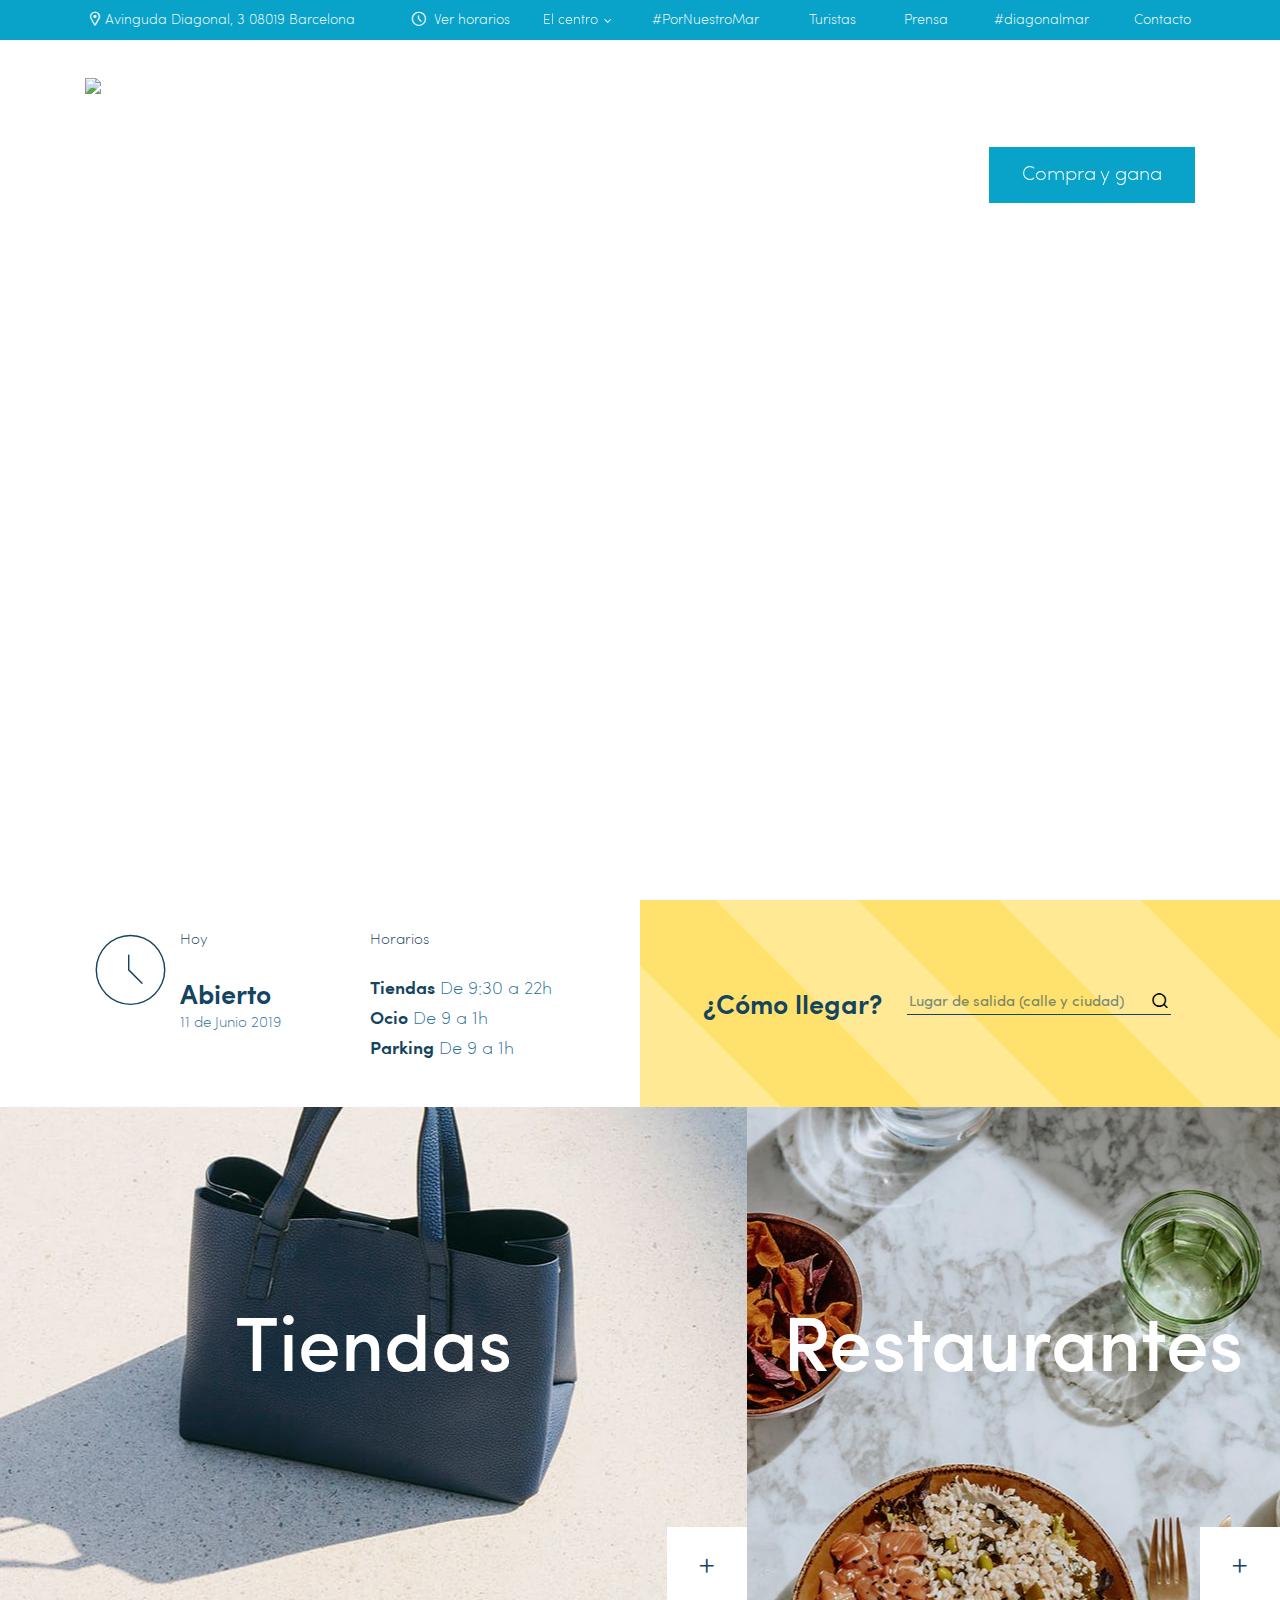
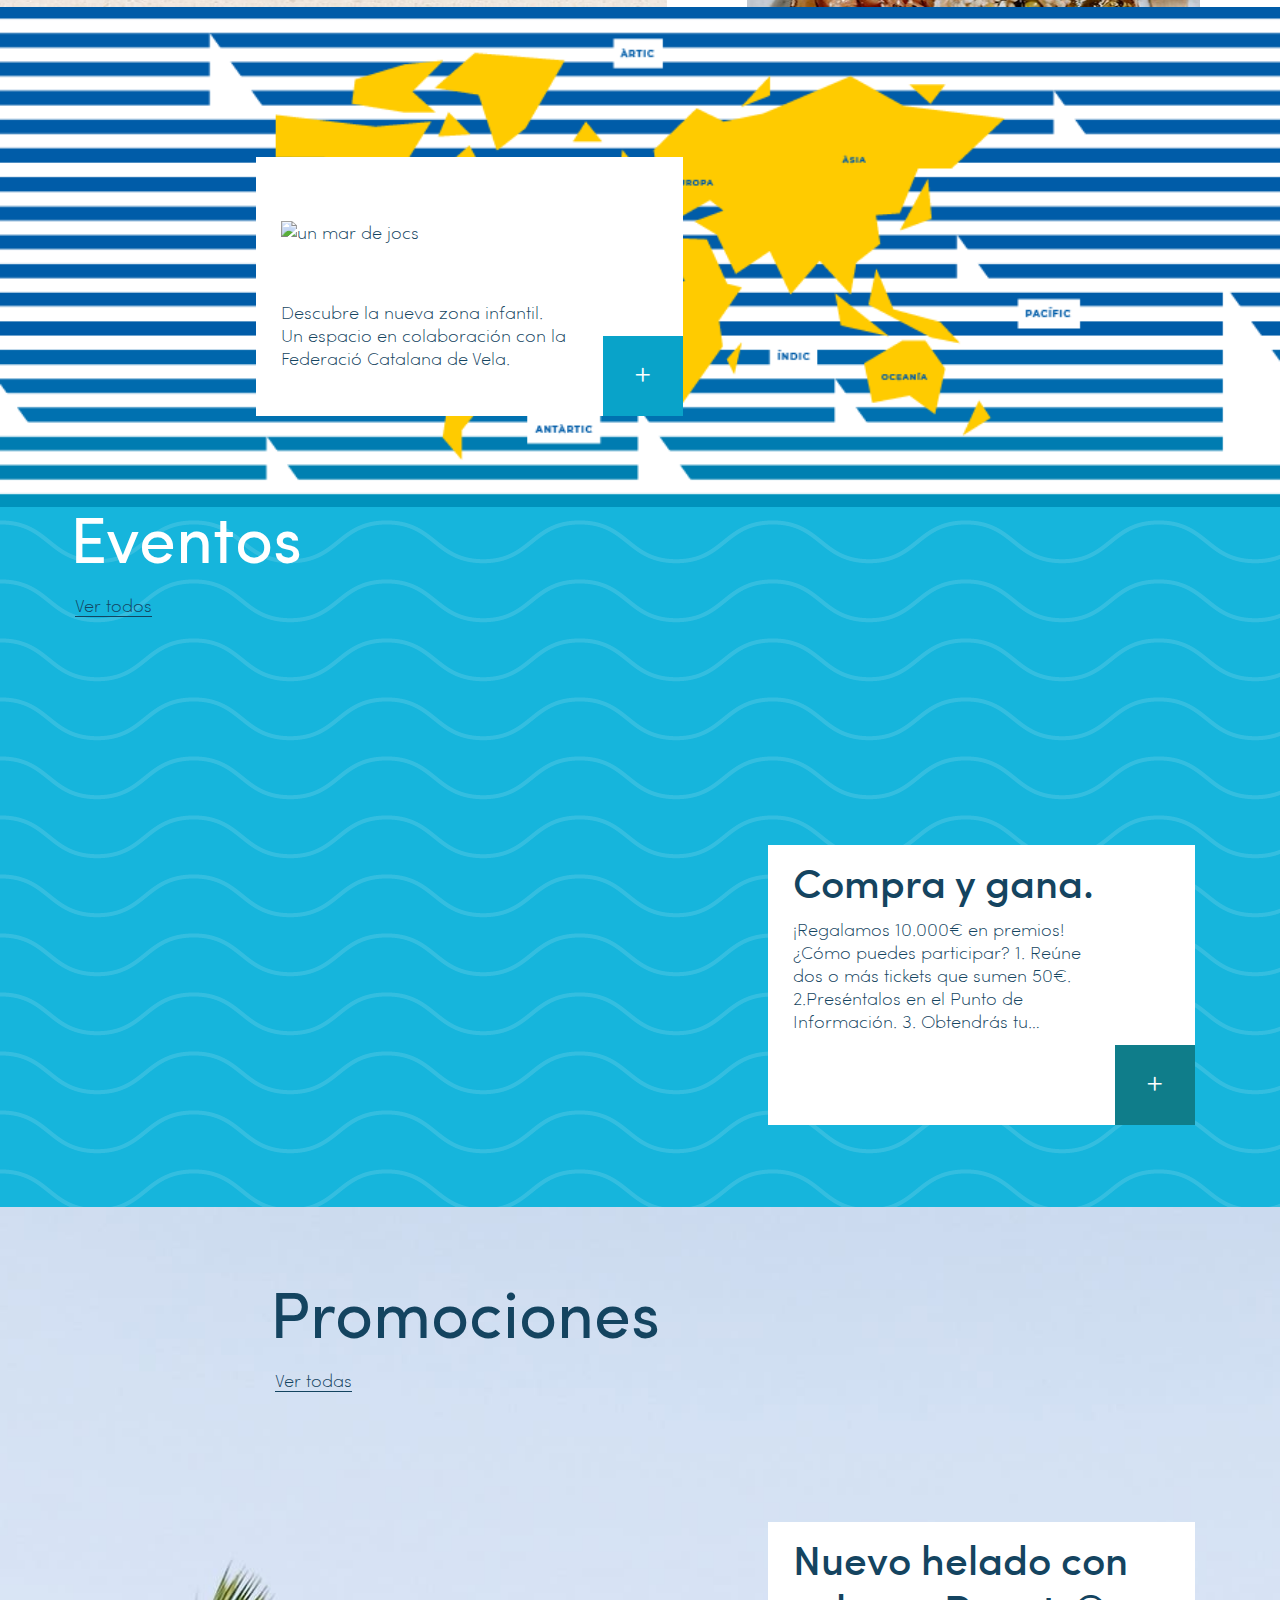
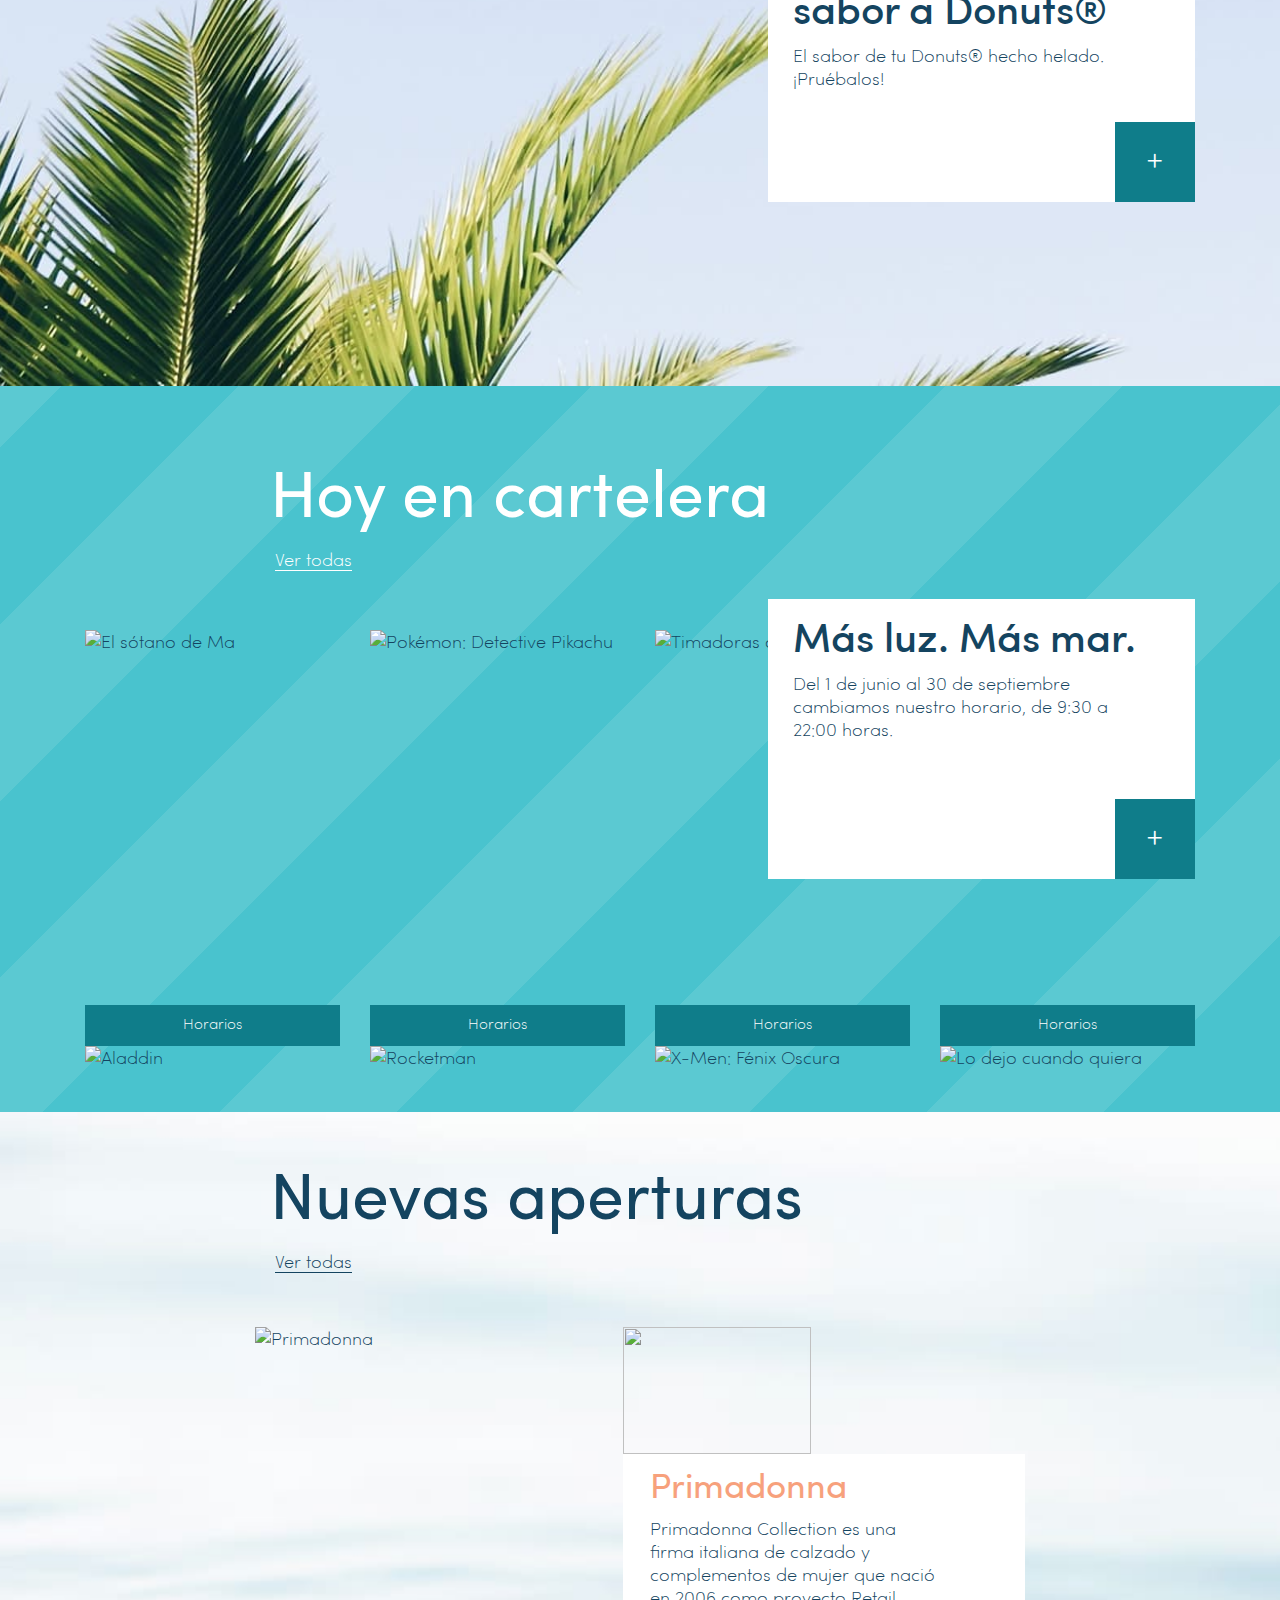
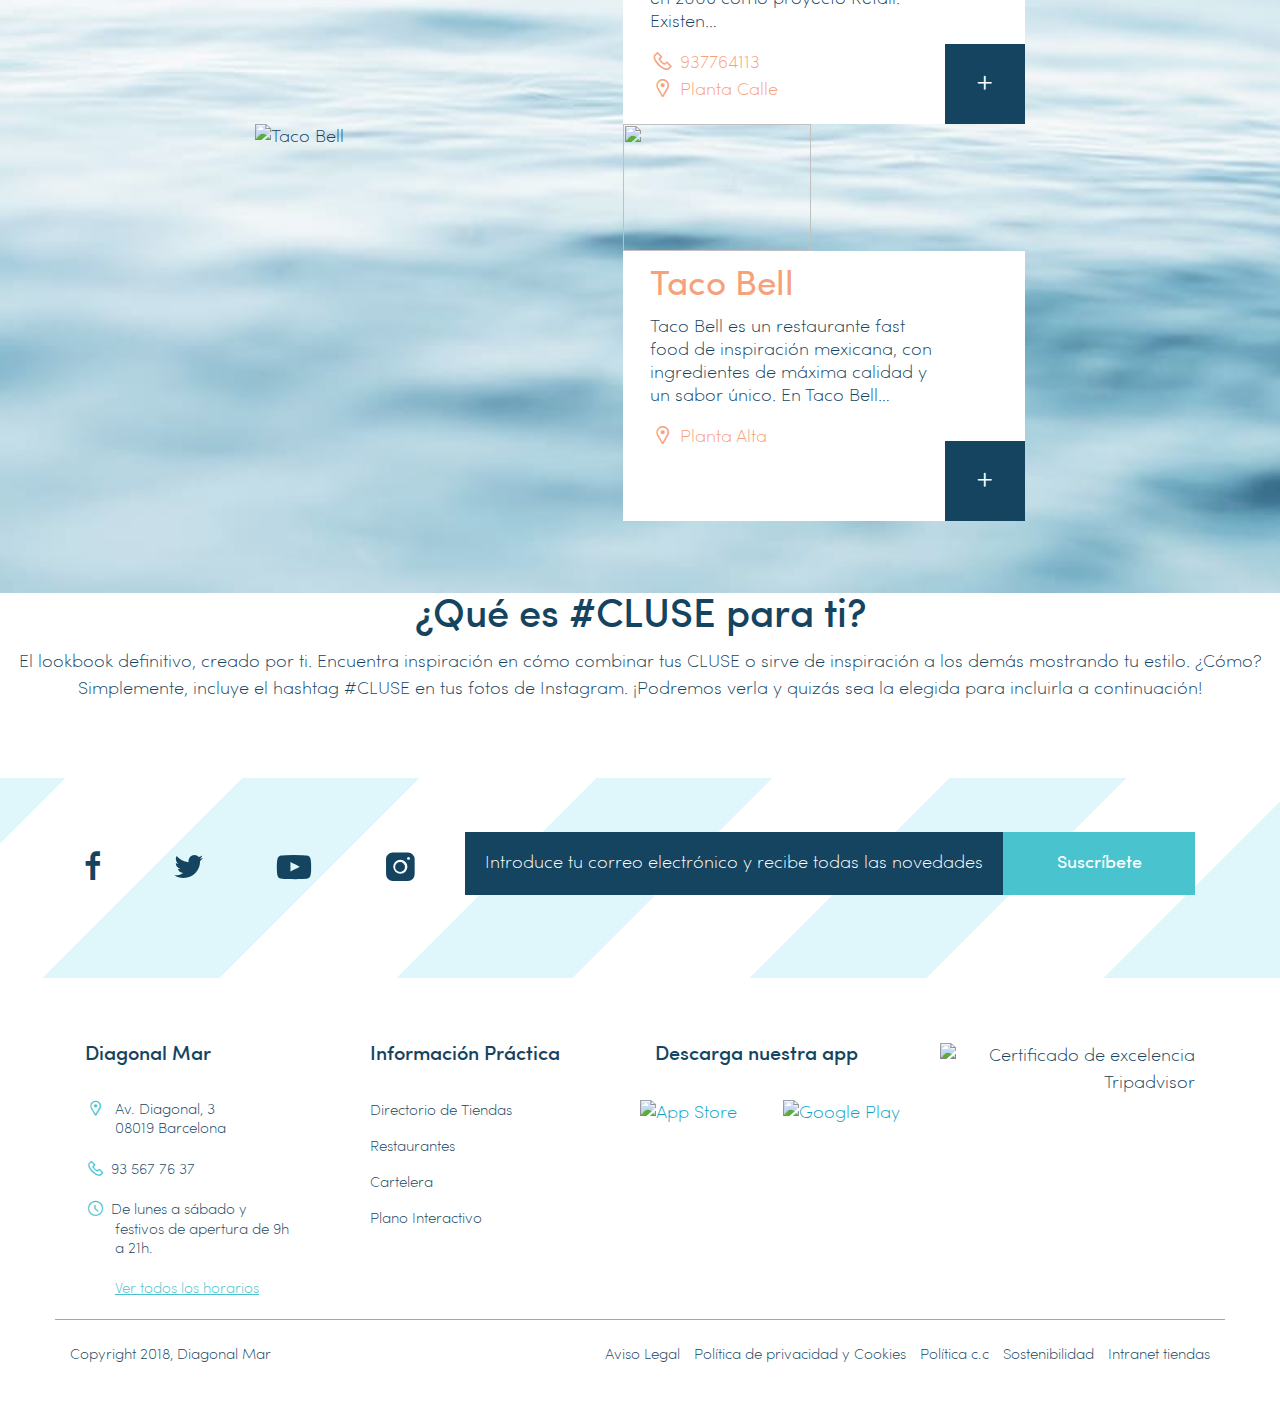
==== index.html @ 4e95ef3e "first upload" ====
<!DOCTYPE html>
<html lang="es-ES">

<head>
    <meta charset="UTF-8">
    <meta name="viewport" content="width=device-width, initial-scale=1">
    <meta http-equiv="X-UA-Compatible" content="IE=edge">
    <link rel="profile" href="http://gmpg.org/xfn/11">
    <link rel="pingback" href="https://www.diagonalmarcentre.es/xmlrpc.php">
    <link rel="apple-touch-icon" sizes="57x57" href="https://www.diagonalmarcentre.es/wp-content/themes/DM2018/images/apple-icon-57x57.png">
    <link rel="apple-touch-icon" sizes="60x60" href="https://www.diagonalmarcentre.es/wp-content/themes/DM2018/images/apple-icon-60x60.png">
    <link rel="apple-touch-icon" sizes="72x72" href="https://www.diagonalmarcentre.es/wp-content/themes/DM2018/images/apple-icon-72x72.png">
    <link rel="apple-touch-icon" sizes="76x76" href="https://www.diagonalmarcentre.es/wp-content/themes/DM2018/images/apple-icon-76x76.png">
    <link rel="apple-touch-icon" sizes="114x114" href="https://www.diagonalmarcentre.es/wp-content/themes/DM2018/images/apple-icon-114x114.png">
    <link rel="apple-touch-icon" sizes="120x120" href="https://www.diagonalmarcentre.es/wp-content/themes/DM2018/images/apple-icon-120x120.png">
    <link rel="apple-touch-icon" sizes="144x144" href="https://www.diagonalmarcentre.es/wp-content/themes/DM2018/images/apple-icon-144x144.png">
    <link rel="apple-touch-icon" sizes="152x152" href="https://www.diagonalmarcentre.es/wp-content/themes/DM2018/images/apple-icon-152x152.png">
    <link rel="apple-touch-icon" sizes="180x180" href="https://www.diagonalmarcentre.es/wp-content/themes/DM2018/images/apple-icon-180x180.png">
    <link rel="icon" type="image/png" sizes="192x192" href="https://www.diagonalmarcentre.es/wp-content/themes/DM2018/images/android-icon-192x192.png">
    <link rel="icon" type="image/png" sizes="32x32" href="https://www.diagonalmarcentre.es/wp-content/themes/DM2018/images/favicon-32x32.png">
    <link rel="icon" type="image/png" sizes="96x96" href="https://www.diagonalmarcentre.es/wp-content/themes/DM2018/images/favicon-96x96.png">
    <link rel="icon" type="image/png" sizes="16x16" href="https://www.diagonalmarcentre.es/wp-content/themes/DM2018/images/favicon-16x16.png">
    <link rel="manifest" href="/manifest.json">
    <meta name="msapplication-TileColor" content="#ffffff">
    <meta name="msapplication-TileImage" content="/ms-icon-144x144.png">
    <meta name="theme-color" content="#ffffff"> <noscript><style>[data-aos^=fade][data-aos^=fade]{opacity:1!important}</style></noscript>
    <title>Centro comercial en Barcelona | Diagonal Mar Centre</title>
    <link rel="stylesheet" href="css/1101604483ed284179caf4a075d5e2a9.css" data-minify="1" />
    <meta name="description" content="En el centro comercial Diagonal Mar Centre de Barcelona encontrarás las mejores tiendas, cines, restaurantes y actividades de ocio para toda la familia." />
    <link rel="canonical" href="https://www.diagonalmarcentre.es/" />
    <meta property="og:locale" content="es_ES" />
    <meta property="og:type" content="website" />
    <meta property="og:title" content="Centro comercial en Barcelona | Diagonal Mar Centre" />
    <meta property="og:description" content="En el centro comercial Diagonal Mar Centre de Barcelona encontrarás las mejores tiendas, cines, restaurantes y actividades de ocio para toda la familia." />
    <meta property="og:url" content="https://www.diagonalmarcentre.es/" />
    <meta property="og:site_name" content="Diagonal Mar Shopping" />
    <meta property="og:image" content="https://www.diagonalmarcentre.es/wp-content/uploads/2016/10/diagonal-mar-shopping.png" />
    <meta property="og:image:secure_url" content="https://www.diagonalmarcentre.es/wp-content/uploads/2016/10/diagonal-mar-shopping.png" />
    <meta property="og:image:width" content="1200" />
    <meta property="og:image:height" content="630" />
    <meta name="twitter:card" content="summary" />
    <meta name="twitter:description" content="En el centro comercial Diagonal Mar Centre de Barcelona encontrarás las mejores tiendas, cines, restaurantes y actividades de ocio para toda la familia." />
    <meta name="twitter:title" content="Centro comercial en Barcelona | Diagonal Mar Centre" />
    <meta name="twitter:site" content="@DiagonalMar" />
    <meta name="twitter:image" content="http://www.diagonalmarcentre.es/wp-content/uploads/2016/10/diagonal-mar-shopping.png" />
    <meta name="twitter:creator" content="@DiagonalMar" />
    <meta name="google-site-verification" content="c7BkKQAyuq50AEiUKH_pvFDeYyWoXOgHA5GqjmajvBw" />
    <meta name="p:domain_verify" content="d34fd4d961bebae99dfc75d6f6d5037a" />
    <script type='application/ld+json' class='yoast-schema-graph yoast-schema-graph--main'>
        {
            "@context": "https://schema.org",
            "@graph": [{
                "@type": "Organization",
                "@id": "https://www.diagonalmarcentre.es/#organization",
                "name": "",
                "url": "https://www.diagonalmarcentre.es/",
                "sameAs": ["https://www.facebook.com/DiagonalMar", "https://www.instagram.com/diagonalmar/", "https://www.youtube.com/user/DiagonalMarCC", "https://www.pinterest.com/diagonalmar/", "https://twitter.com/DiagonalMar"]
            }, {
                "@type": "WebSite",
                "@id": "https://www.diagonalmarcentre.es/#website",
                "url": "https://www.diagonalmarcentre.es/",
                "name": "Diagonal Mar Shopping",
                "publisher": {
                    "@id": "https://www.diagonalmarcentre.es/#organization"
                },
                "potentialAction": {
                    "@type": "SearchAction",
                    "target": "https://www.diagonalmarcentre.es/?s={search_term_string}",
                    "query-input": "required name=search_term_string"
                }
            }, {
                "@type": "WebPage",
                "@id": "https://www.diagonalmarcentre.es/#webpage",
                "url": "https://www.diagonalmarcentre.es/",
                "inLanguage": "es-ES",
                "name": "Centro comercial en Barcelona | Diagonal Mar Centre",
                "isPartOf": {
                    "@id": "https://www.diagonalmarcentre.es/#website"
                },
                "about": {
                    "@id": "https://www.diagonalmarcentre.es/#organization"
                },
                "datePublished": "2013-01-31T09:38:52+00:00",
                "dateModified": "2018-07-17T09:18:09+00:00",
                "description": "En el centro comercial Diagonal Mar Centre de Barcelona encontrar\u00e1s las mejores tiendas, cines, restaurantes y actividades de ocio para toda la familia."
            }]
        }
    </script>
    <link rel="alternate" type="application/rss+xml" title="Diagonal Mar Shopping &raquo; Feed" href="https://www.diagonalmarcentre.es/feed/" />
    <link rel="alternate" type="application/rss+xml" title="Diagonal Mar Shopping &raquo; RSS de los comentarios" href="https://www.diagonalmarcentre.es/comments/feed/" />
    <style id='rs-plugin-settings-inline-css' type='text/css'>
        .tp-caption a {
            color: #ff7302;
            text-shadow: none;
            -webkit-transition: all 0.2s ease-out;
            -moz-transition: all 0.2s ease-out;
            -o-transition: all 0.2s ease-out;
            -ms-transition: all 0.2s ease-out
        }
        
        .tp-caption a:hover {
            color: #ffa902
        }
    </style>
    <script type='text/javascript' src='https://www.diagonalmarcentre.es/wp-includes/js/jquery/jquery.js'></script>
    <script type='text/javascript' src='https://www.diagonalmarcentre.es/wp-includes/js/jquery/jquery-migrate.min.js'></script>
    <script type='text/javascript' src='https://www.diagonalmarcentre.es/wp-content/plugins/sitepress-multilingual-cms/res/js/jquery.cookie.js'></script>
    <script type='text/javascript'>
        /* <![CDATA[ */
        var wpml_cookies = {
            "_icl_current_language": {
                "value": "es",
                "expires": 1,
                "path": "\/"
            }
        };
        var wpml_cookies = {
            "_icl_current_language": {
                "value": "es",
                "expires": 1,
                "path": "\/"
            }
        }; /* ]]> */
    </script>
    <script type='text/javascript' src='https://www.diagonalmarcentre.es/wp-content/plugins/sitepress-multilingual-cms/res/js/cookies/language-cookie.js'></script>
    <script type='text/javascript' src='https://www.diagonalmarcentre.es/wp-content/plugins/social-pug/assets/js/front-end.js'></script>
    <script type='text/javascript' src='//www.diagonalmarcentre.es/wp-content/plugins/sitepress-multilingual-cms/templates/language-switchers/legacy-dropdown/script.js'></script>
    <script type='text/javascript'>
        /* <![CDATA[ */
        var bttn_ajax = {
            "url": "https:\/\/www.diagonalmarcentre.es\/wp-admin\/admin-ajax.php"
        }; /* ]]> */
    </script>
    <script type='text/javascript' src='https://www.diagonalmarcentre.es/wp-content/themes/DM2018/js/global.js'></script>
    <script type='text/javascript' src='https://www.diagonalmarcentre.es/wp-content/themes/DM2018/js/lib/popper.min.js'></script>
    <script type='text/javascript' src='https://www.diagonalmarcentre.es/wp-content/themes/DM2018/js/lib/bootstrap.min.js'></script>
    <script type='text/javascript' src='https://www.diagonalmarcentre.es/wp-content/themes/DM2018/js/slick.min.js'></script>
    <!--[if lt IE 9]> <script type='text/javascript' src='https://www.diagonalmarcentre.es/wp-content/themes/DM2018/js/lib/html5.js'></script> <![endif]-->
    <link rel='https://api.w.org/' href='https://www.diagonalmarcentre.es/wp-json/' />
    <link rel='shortlink' href='https://www.diagonalmarcentre.es/' />
    <link rel="alternate" hreflang="es" href="https://www.diagonalmarcentre.es" />
    <link rel="alternate" hreflang="ca" href="https://www.diagonalmarcentre.es/ca/" />
    <link rel="alternate" hreflang="en" href="https://www.diagonalmarcentre.es/en/" />
    <style type="text/css" data-source="Social Pug"></style>
    <meta name="generator" content="Powered by Slider Revolution 5.4.8.3 - responsive, Mobile-Friendly Slider Plugin for WordPress with comfortable drag and drop interface." />
    <script type="text/javascript">
        function setREVStartSize(e) {
            try {
                e.c = jQuery(e.c);
                var i = jQuery(window).width(),
                    t = 9999,
                    r = 0,
                    n = 0,
                    l = 0,
                    f = 0,
                    s = 0,
                    h = 0;
                if (e.responsiveLevels && (jQuery.each(e.responsiveLevels, function(e, f) {
                        f > i && (t = r = f, l = e), i > f && f > r && (r = f, n = e)
                    }), t > r && (l = n)), f = e.gridheight[l] || e.gridheight[0] || e.gridheight, s = e.gridwidth[l] || e.gridwidth[0] || e.gridwidth, h = i / s, h = h > 1 ? 1 : h, f = Math.round(h * f), "fullscreen" == e.sliderLayout) {
                    var u = (e.c.width(), jQuery(window).height());
                    if (void 0 != e.fullScreenOffsetContainer) {
                        var c = e.fullScreenOffsetContainer.split(",");
                        if (c) jQuery.each(c, function(e, i) {
                            u = jQuery(i).length > 0 ? u - jQuery(i).outerHeight(!0) : u
                        }), e.fullScreenOffset.split("%").length > 1 && void 0 != e.fullScreenOffset && e.fullScreenOffset.length > 0 ? u -= jQuery(window).height() * parseInt(e.fullScreenOffset, 0) / 100 : void 0 != e.fullScreenOffset && e.fullScreenOffset.length > 0 && (u -= parseInt(e.fullScreenOffset, 0))
                    }
                    f = u
                } else void 0 != e.minHeight && f < e.minHeight && (f = e.minHeight);
                e.c.closest(".rev_slider_wrapper").css({
                    height: f
                })
            } catch (d) {
                console.log("Failure at Presize of Slider:" + d)
            }
        };
    </script> <noscript><style id="rocket-lazyload-nojs-css">.rll-youtube-player,[data-lazy-src]{display:none!important}</style></noscript></head>

<body class="home page-template page-template-page-templates page-template-home page-template-page-templateshome-php page page-id-31">
    <div id="page" class="site">
        <header id="masthead" class="site-header navbar-static-top " role="banner">
            <nav class="topbar-wrapper navbar navbar-expand-lg navbar-dark">
                <div class="container container-top-menu">
                    <div class="d-block d-md-block d-lg-none">
                        <a href="https://www.diagonalmarcentre.es/"> <img id="logo-mobile" src="https://www.diagonalmarcentre.es/wp-content/themes/DM2018/images/logo.svg" alt="Diagonal Mar Shopping"> </a>
                    </div>
                    <div id="lang-selector" class="d-block d-md-block d-lg-none d-xl-none"> <a href="#?" class="active-lang">es</a>
                        <ul class="menu-lenguaje">
                            <li class="menu-item"><a class="idoma-inactivo" href="https://www.diagonalmarcentre.es/ca/">ca</a></li>
                            <li class="menu-item"><a class="idoma-inactivo" href="https://www.diagonalmarcentre.es/en/">en</a></li>
                        </ul>
                    </div>
                    <div class="address-horario d-none d-lg-inline-block"> <address> <a id="link-maps" href="https://www.google.com/maps/search/?api=1&query=41.4093647,2.2163119&query_place_id=ChIJmxv3gVCjpBIRsTVh3oG1i88"> <i class="icon-pointer"></i>Avinguda Diagonal, 3 08019 Barcelona</a> </address> <span><i class="icon-clock"></i><a href="https://www.diagonalmarcentre.es/horarios/">Ver horarios</a></span></div>
                    <button id="botoMobile" class="navbar-toggler" type="button" data-toggle="collapse" data-target="#navbar2" aria-controls="" aria-expanded="false" aria-label="Toggle navigation"> <span class="navbar-toggler-icon"></span> </button>
                    <div id="navbar" class="collapse navbar-collapse justify-content-end">
                        <ul id="menu-top-menu" class="navbar-nav d-none d-lg-flex">
                            <li id="menu-item-58031" class="nav-item menu-item menu-item-type-custom menu-item-object-custom menu-item-has-children menu-item-58031 dropdown"><a title="El centro" href="#" data-value="El centro" data-toggle="dropdown" class="dropdown-toggle nav-link" aria-haspopup="true">El centro <span class="caret"></span></a>
                                <ul role="menu" class=" dropdown-menu">
                                    <li id="menu-item-58032" class="nav-item menu-item menu-item-type-post_type menu-item-object-page menu-item-58032"><a title="Horarios" href="https://www.diagonalmarcentre.es/horarios/" data-value="Horarios" class="dropdown-item">Horarios</a></li>
                                    <li id="menu-item-58034" class="nav-item menu-item menu-item-type-post_type menu-item-object-page menu-item-58034"><a title="Cómo Llegar" href="https://www.diagonalmarcentre.es/como-llegar/" data-value="Cómo Llegar" class="dropdown-item">Cómo Llegar</a></li>
                                    <li id="menu-item-58382" class="nav-item menu-item menu-item-type-post_type menu-item-object-page menu-item-58382"><a title="Plano del Centro" href="https://www.diagonalmarcentre.es/mapa-del-centro/" data-value="Plano del Centro" class="dropdown-item">Plano del Centro</a></li>
                                    <li id="menu-item-60286" class="nav-item menu-item menu-item-type-post_type menu-item-object-page menu-item-60286"><a title="Planta Alta" href="https://www.diagonalmarcentre.es/planta-alta/" data-value="Planta Alta" class="dropdown-item">Planta Alta</a></li>
                                    <li id="menu-item-62034" class="nav-item menu-item menu-item-type-post_type menu-item-object-page menu-item-62034"><a title="The Cube" href="https://www.diagonalmarcentre.es/the-cube/" data-value="The Cube" class="dropdown-item">The Cube</a></li>
                                    <li id="menu-item-58036" class="nav-item menu-item menu-item-type-custom menu-item-object-custom menu-item-58036"><a title="Tour Virtual" href="http://tour.diagonalmarcentre.es" data-value="Tour Virtual" class="dropdown-item">Tour Virtual</a></li>
                                    <li id="menu-item-58038" class="nav-item menu-item menu-item-type-custom menu-item-object-custom menu-item-58038"><a title="Proyecto Reforma" href="https://new.diagonalmarcentre.com/" data-value="Proyecto Reforma" class="dropdown-item">Proyecto Reforma</a></li>
                                </ul>
                            </li>
                            <li id="menu-item-58323" class="nav-item menu-item menu-item-type-post_type menu-item-object-page menu-item-58323"><a title="#PorNuestroMar" href="https://www.diagonalmarcentre.es/rsc/" data-value="#PorNuestroMar" class="nav-link">#PorNuestroMar</a></li>
                            <li id="menu-item-58286" class="nav-item menu-item menu-item-type-post_type menu-item-object-page menu-item-58286"><a title="Turistas" href="https://www.diagonalmarcentre.es/turistas-info/" data-value="Turistas" class="nav-link">Turistas</a></li>
                            <li id="menu-item-41524" class="nav-item menu-item menu-item-type-post_type menu-item-object-page menu-item-41524"><a title="Prensa" href="https://www.diagonalmarcentre.es/notas-de-prensa/" data-value="Prensa" class="nav-link">Prensa</a></li>
                            <li id="menu-item-41522" class="nav-item menu-item menu-item-type-post_type menu-item-object-page menu-item-41522"><a title="Contacto" href="lookbook.html" data-value="Contacto" class="nav-link">#diagonalmar</a></li>
                            <li id="menu-item-41522" class="nav-item menu-item menu-item-type-post_type menu-item-object-page menu-item-41522"><a title="Contacto" href="https://www.diagonalmarcentre.es/contacto/" data-value="Contacto" class="nav-link">Contacto</a></li>
                        </ul>
                    </div>
                    <div id="navbar2" class="collapse navbar-collapse justify-content-end">
                        <ul id="menu-menu_principal_smart" class="navbar-nav d-flex d-lg-none">
                            <li id="menu-item-58612" class="nav-item menu-item menu-item-type-post_type menu-item-object-page menu-item-58612"><a title="Tiendas" href="https://www.diagonalmarcentre.es/tiendas/" data-value="Tiendas" class="nav-link">Tiendas</a></li>
                            <li id="menu-item-58613" class="nav-item menu-item menu-item-type-post_type menu-item-object-page menu-item-58613"><a title="Restaurantes" href="https://www.diagonalmarcentre.es/restaurantes/" data-value="Restaurantes" class="nav-link">Restaurantes</a></li>
                            <li id="menu-item-58609" class="nav-item menu-item menu-item-type-post_type menu-item-object-page menu-item-58609"><a title="Cine" href="https://www.diagonalmarcentre.es/cine/" data-value="Cine" class="nav-link">Cine</a></li>
                            <li id="menu-item-58610" class="nav-item menu-item menu-item-type-post_type menu-item-object-page menu-item-58610"><a title="Promociones" href="https://www.diagonalmarcentre.es/promociones/" data-value="Promociones" class="nav-link">Promociones</a></li>
                            <li id="menu-item-58611" class="nav-item menu-item menu-item-type-post_type menu-item-object-page menu-item-58611"><a title="Eventos" href="https://www.diagonalmarcentre.es/eventos/" data-value="Eventos" class="nav-link">Eventos</a></li>
                            <li id="menu-item-62032" class="nav-item fdm-dark menu-item menu-item-type-post_type menu-item-object-page menu-item-62032"><a title="Un Mar de Jocs" href="https://www.diagonalmarcentre.es/zona-infantil/" data-value="Un Mar de Jocs" class="nav-link">Un Mar de Jocs</a></li>
                            <li id="menu-item-58608" class="nav-item menu-item menu-item-type-post_type menu-item-object-page menu-item-58608"><a title="Servicios" href="https://www.diagonalmarcentre.es/servicios/" data-value="Servicios" class="nav-link">Servicios</a></li>
                            <li id="menu-item-58615" class="nav-item centre-drop menu-item menu-item-type-custom menu-item-object-custom menu-item-has-children menu-item-58615 dropdown"><a title="El Centro" href="#" data-value="El Centro" data-toggle="dropdown" class="dropdown-toggle nav-link" aria-haspopup="true">El Centro <span class="caret"></span></a>
                                <ul role="menu" class=" dropdown-menu">
                                    <li id="menu-item-58617" class="nav-item menu-item menu-item-type-post_type menu-item-object-page menu-item-58617"><a title="Horarios" href="https://www.diagonalmarcentre.es/horarios/" data-value="Horarios" class="dropdown-item">Horarios</a></li>
                                    <li id="menu-item-58621" class="nav-item menu-item menu-item-type-post_type menu-item-object-page menu-item-58621"><a title="Cómo Llegar" href="https://www.diagonalmarcentre.es/como-llegar/" data-value="Cómo Llegar" class="dropdown-item">Cómo Llegar</a></li>
                                    <li id="menu-item-58622" class="nav-item menu-item menu-item-type-post_type menu-item-object-page menu-item-58622"><a title="Plano del centro" href="https://www.diagonalmarcentre.es/mapa-del-centro/" data-value="Plano del centro" class="dropdown-item">Plano del centro</a></li>
                                    <li id="menu-item-58623" class="nav-item menu-item menu-item-type-custom menu-item-object-custom menu-item-58623"><a title="Tour virtual" href="https://tourmake.it/diagonalmarcentre" data-value="Tour virtual" class="dropdown-item">Tour virtual</a></li>
                                    <li id="menu-item-58629" class="nav-item menu-item menu-item-type-custom menu-item-object-custom menu-item-58629"><a title="Proyecto reforma" href="https://new.diagonalmarcentre.com/" data-value="Proyecto reforma" class="dropdown-item">Proyecto reforma</a></li>
                                    <li id="menu-item-61708" class="nav-item menu-item menu-item-type-post_type menu-item-object-page menu-item-61708"><a title="The Cube" href="https://www.diagonalmarcentre.es/the-cube/" data-value="The Cube" class="dropdown-item">The Cube</a></li>
                                </ul>
                            </li>
                            <li id="menu-item-58630" class="nav-item menu-item menu-item-type-post_type menu-item-object-page menu-item-58630"><a title="#PorNuestroMar" href="https://www.diagonalmarcentre.es/rsc/" data-value="#PorNuestroMar" class="nav-link">#PorNuestroMar</a></li>
                            <li id="menu-item-58631" class="nav-item menu-item menu-item-type-post_type menu-item-object-page menu-item-58631"><a title="Turistas" href="https://www.diagonalmarcentre.es/turistas-info/" data-value="Turistas" class="nav-link">Turistas</a></li>
                            <li id="menu-item-58632" class="nav-item menu-item menu-item-type-post_type menu-item-object-page menu-item-58632"><a title="Contacto" href="https://www.diagonalmarcentre.es/contacto/" data-value="Contacto" class="nav-link">Contacto</a></li>
                        </ul>
                    </div>
                </div>
            </nav>
            <div class="container-middle-menu">
                <div class="container d-flex d-lg-flex d-xl-none container-middle-menu-inner">
                    <form role="search" method="get" class="search-form" id="searchFormMobile" action="/"> <input id="searchInputMobile" type="search search-mobile" class="form-control form-control-sm" value="" name="s" placeholder="Productos, tiendas, promos..."> <button type="submit"><i id="searchIconMobile" class="icon-lupa"></i></button></form>
                    <a id="link-horari" href="https://www.diagonalmarcentre.es/horarios/"> <i class="icon-clock"></i></a>
                    <a id="link-maps" href="https://www.google.com/maps/search/?api=1&query=41.4093647,2.2163119&query_place_id=ChIJmxv3gVCjpBIRsTVh3oG1i88"> <i class="icon-pointer"></i></a>
                </div>
            </div>
            <div class="container-sub-menu d-flex d-lg-flex d-xl-none"></div>
            <div class="main-menu container">
                <div id="navbar-wrapper">
                    <div class="navbar-brand">
                        <a href="https://www.diagonalmarcentre.es/"> <img src="https://www.diagonalmarcentre.es/wp-content/themes/DM2018/images/logo.svg" alt="Diagonal Mar Shopping"> </a>
                    </div>
                    <div id="search-box">
                        <form role="search" method="get" class="search-form" id="searchForm" action="/"> <input id="searchInput" type="search search-mobile" class="form-control form-control-sm" value="" name="s"> <i id="searchIcon" class="icon-lupa"></i></form>
                        <div id="lang-selector"> <a href="#?" class="active-lang">Español</a>
                            <ul class="menu-lenguaje">
                                <li class="menu-item"><a class="idoma-inactivo" href="https://www.diagonalmarcentre.es/ca/">Català</a></li>
                                <li class="menu-item"><a class="idoma-inactivo" href="https://www.diagonalmarcentre.es/en/">English</a></li>
                            </ul>
                        </div>
                    </div>
                </div>
                <nav class="navbar navbar-expand-xl  navbar-expand-lg navbar-expand   navbar-dark p-0 d-block  d-sm-block d-md-block d-lg-block d-xl-block">
                    <div id="main-menu" class="collapse navbar-collapse justify-content-start">
                        <ul id="menu-menu_principal" class="navbar-nav">
                            <li id="menu-item-30" class="nav-item menu-item menu-item-type-post_type menu-item-object-page menu-item-30"><a title="Tiendas" href="https://www.diagonalmarcentre.es/tiendas/" data-value="Tiendas" class="nav-link">Tiendas</a></li>
                            <li id="menu-item-41502" class="nav-item menu-item menu-item-type-post_type menu-item-object-page menu-item-41502"><a title="Restaurantes" href="https://www.diagonalmarcentre.es/restaurantes/" data-value="Restaurantes" class="nav-link">Restaurantes</a></li>
                            <li id="menu-item-58087" class="nav-item menu-item menu-item-type-post_type menu-item-object-page menu-item-58087"><a title="Cine" href="https://www.diagonalmarcentre.es/cine/" data-value="Cine" class="nav-link">Cine</a></li>
                            <li id="menu-item-51" class="nav-item d-none d-sm-none d-md-none d-lg-block d-xl-block menu-item menu-item-type-post_type menu-item-object-page menu-item-51"><a title="Promociones" href="https://www.diagonalmarcentre.es/promociones/" data-value="Promociones" class="nav-link">Promociones</a></li>
                            <li id="menu-item-52" class="nav-item d-none d-sm-none d-md-none d-lg-block d-xl-block menu-item menu-item-type-post_type menu-item-object-page menu-item-52"><a title="Eventos" href="https://www.diagonalmarcentre.es/eventos/" data-value="Eventos" class="nav-link">Eventos</a></li>
                            <li id="menu-item-58079" class="nav-item d-none d-sm-none d-md-none d-lg-block d-xl-block menu-item menu-item-type-post_type menu-item-object-page menu-item-58079"><a title="Servicios" href="https://www.diagonalmarcentre.es/servicios/" data-value="Servicios" class="nav-link">Servicios</a></li>
                            <li id="menu-item-62544" class="nav-item new d-none d-sm-none d-md-none d-lg-block d-xl-block menu-item menu-item-type-post_type menu-item-object-page menu-item-62544"><a title="Compra y gana" href="https://www.diagonalmarcentre.es/compra-y-gana/" data-value="Compra y gana" class="nav-link">Compra y gana</a></li>
                        </ul>
                    </div>
                </nav>
            </div>
        </header>
        <section id="slider_home">
            <div id="rev_slider_7_1_wrapper" class="rev_slider_wrapper fullscreen-container" data-source="gallery" style="background:transparent;padding:0px;">
                <div id="rev_slider_7_1" class="rev_slider fullscreenbanner" style="display:none;" data-version="5.4.8.3">
                    <ul>
                        <li data-index="rs-439" data-transition="fadetorightfadefromleft" data-slotamount="default" data-hideafterloop="0" data-hideslideonmobile="off" data-easein="default" data-easeout="default" data-masterspeed="500" data-thumb="https://www.diagonalmarcentre.es/wp-content/uploads/2019/06/diagonalmar-compraygana-slider-1-100x50.png"
                            data-rotate="0" data-saveperformance="off" data-title="Compra y gana" data-param1="01" data-param2="" data-param3="" data-param4="" data-param5="" data-param6="" data-param7="" data-param8="" data-param9="" data-param10="" data-description="">
                            <img src="https://www.diagonalmarcentre.es/wp-content/plugins/revslider/admin/assets/images/dummy.png" alt="" title="diagonalmar-compraygana-slider" width="1903" height="947" data-lazyload="https://www.diagonalmarcentre.es/wp-content/uploads/2019/06/diagonalmar-compraygana-slider-1.png"
                                data-bgposition="center center" data-bgfit="cover" data-bgrepeat="no-repeat" data-bgparallax="off" class="rev-slidebg" data-no-retina>
                            <div class="tp-caption   tp-resizeme" id="slide-439-layer-5" data-x="['left','left','left','left']" data-hoffset="['-9','-9','-9','-273']" data-y="['top','top','top','top']" data-voffset="['-363','-363','-363','-134']" data-width="none" data-height="none"
                                data-whitespace="nowrap" data-visibility="['off','off','off','on']" data-type="image" data-responsive_offset="on" data-frames='[{"delay":10,"speed":300,"frame":"0","from":"opacity:0;","to":"o:1;","ease":"Power3.easeInOut"},{"delay":"wait","speed":300,"frame":"999","to":"opacity:0;","ease":"Power3.easeInOut"}]'
                                data-textAlign="['inherit','inherit','inherit','inherit']" data-paddingtop="[0,0,0,0]" data-paddingright="[0,0,0,0]" data-paddingbottom="[0,0,0,0]" data-paddingleft="[0,0,0,0]" style="z-index: 5;"><img src="https://www.diagonalmarcentre.es/wp-content/plugins/revslider/admin/assets/images/dummy.png" alt="" data-ww="['1903px','1903px','1903px','1598px']" data-hh="['947px','947px','947px','795px']" width="1903" height="947"
                                    data-lazyload="https://www.diagonalmarcentre.es/wp-content/uploads/2019/06/diagonalmar-compraygana-slider-1.png" data-no-retina></div>
                            <div class="tp-caption tp-shape tp-shapewrapper  tp-resizeme  slider-text-wrapper" id="slide-439-layer-1" data-x="['right','right','right','right']" data-hoffset="['110','110','110','110']" data-y="['middle','middle','middle','middle']" data-voffset="['105','105','105','85']"
                                data-width="427" data-height="215" data-whitespace="nowrap" data-visibility="['on','on','on','off']" data-type="shape" data-responsive_offset="on" data-frames='[{"delay":260,"speed":300,"frame":"0","from":"opacity:0;","to":"o:1;","ease":"Power3.easeInOut"},{"delay":"wait","speed":300,"frame":"999","to":"opacity:0;","ease":"Power3.easeInOut"}]'
                                data-textAlign="['inherit','inherit','inherit','inherit']" data-paddingtop="[0,0,0,0]" data-paddingright="[0,0,0,0]" data-paddingbottom="[0,0,0,0]" data-paddingleft="[0,0,0,0]" style="z-index: 6;background-color:rgb(255,255,255);"></div>
                            <div class="tp-caption   tp-resizeme  slider-text" id="slide-439-layer-2" data-x="['right','right','right','center']" data-hoffset="['127','127','127','0']" data-y="['middle','middle','middle','bottom']" data-voffset="['104','104','104','100']" data-width="['393','393','393','250']"
                                data-height="175" data-whitespace="normal" data-type="text" data-responsive_offset="on" data-frames='[{"delay":260,"speed":300,"frame":"0","from":"opacity:0;","to":"o:1;","ease":"Power3.easeInOut"},{"delay":"wait","speed":300,"frame":"999","to":"opacity:0;","ease":"Power3.easeInOut"}]'
                                data-textAlign="['inherit','inherit','inherit','inherit']" data-paddingtop="[0,0,0,0]" data-paddingright="[0,0,0,0]" data-paddingbottom="[0,0,0,0]" data-paddingleft="[0,0,0,0]" style="z-index: 7; min-width: 393px; max-width: 393px; max-width: 175px; max-width: 175px; white-space: normal; font-size: 20px; line-height: 22px; font-weight: 400; color: #ffffff; letter-spacing: 0px;font-family:Open Sans;">
                                <h1>Compra y gana.</h1>
                                <p> ¡Regalamos 10.000€ en premios!<br> Del 3 al 30 de junio<br> ¿Cómo puedes participar?</p> <a href="/compra-y-gana/"><span class="mes"><i class="icon-plus"></i></span></a></div>
                            <div class="tp-caption rev-btn " id="slide-439-layer-3" data-x="['center','center','center','center']" data-hoffset="['-2','-2','0','-2']" data-y="['bottom','bottom','top','bottom']" data-voffset="['70','70','625','70']" data-fontsize="['17','17','18','17']"
                                data-fontweight="['400','400','300','400']" data-width="none" data-height="none" data-whitespace="normal" data-visibility="['off','off','off','on']" data-type="button" data-responsive_offset="on" data-responsive="off" data-frames='[{"delay":10,"speed":300,"frame":"0","from":"opacity:0;","to":"o:1;","ease":"Power3.easeInOut"},{"delay":"wait","speed":300,"frame":"999","to":"opacity:0;","ease":"Power3.easeInOut"},{"frame":"hover","speed":"0","ease":"Linear.easeNone","to":"o:1;rX:0;rY:0;rZ:0;z:0;","style":"c:rgb(20,68,96);bg:rgb(255,255,255);bs:solid;bw:0 0 0 0;"}]'
                                data-textAlign="['inherit','inherit','inherit','inherit']" data-paddingtop="[12,12,12,12]" data-paddingright="[35,35,35,35]" data-paddingbottom="[12,12,12,12]" data-paddingleft="[35,35,35,35]" style="z-index: 8; white-space: normal; font-size: 17px; line-height: 17px; font-weight: 400; color: #ffffff; letter-spacing: px;font-family:Open Sans;background-color:rgb(9,163,201);border-color:rgba(0,0,0,1);outline:none;box-shadow:none;box-sizing:border-box;-moz-box-sizing:border-box;-webkit-box-sizing:border-box;cursor:pointer;"><a href="/compra-y-gana/" style="text-decoration:none; color: white;">Infórmate</a></div>
                        </li>
                        <li data-index="rs-451" data-transition="fadetorightfadefromleft" data-slotamount="default" data-hideafterloop="0" data-hideslideonmobile="off" data-easein="default" data-easeout="default" data-masterspeed="500" data-thumb="https://www.diagonalmarcentre.es/wp-content/uploads/2019/05/diagonalmar-Cambio-Horario-Verano-2-100x50.png"
                            data-rotate="0" data-saveperformance="off" data-title="Més llum mes mar" data-param1="02" data-param2="" data-param3="" data-param4="" data-param5="" data-param6="" data-param7="" data-param8="" data-param9="" data-param10="" data-description="">
                            <img src="https://www.diagonalmarcentre.es/wp-content/plugins/revslider/admin/assets/images/dummy.png" alt="Horario de verano" title="diagonalmar-Cambio-Horario-Verano" width="1680" height="675" data-lazyload="https://www.diagonalmarcentre.es/wp-content/uploads/2019/05/diagonalmar-Cambio-Horario-Verano-2.png"
                                data-bgposition="center center" data-bgfit="cover" data-bgrepeat="no-repeat" data-bgparallax="off" class="rev-slidebg" data-no-retina>
                            <div class="tp-caption tp-shape tp-shapewrapper  tp-resizeme  slider-text-wrapper" id="slide-451-layer-1" data-x="['right','right','right','right']" data-hoffset="['110','110','110','110']" data-y="['middle','middle','middle','middle']" data-voffset="['105','105','105','85']"
                                data-width="427" data-height="215" data-whitespace="nowrap" data-visibility="['on','on','on','off']" data-type="shape" data-responsive_offset="on" data-frames='[{"delay":260,"speed":300,"frame":"0","from":"opacity:0;","to":"o:1;","ease":"Power3.easeInOut"},{"delay":"wait","speed":300,"frame":"999","to":"opacity:0;","ease":"Power3.easeInOut"}]'
                                data-textAlign="['inherit','inherit','inherit','inherit']" data-paddingtop="[0,0,0,0]" data-paddingright="[0,0,0,0]" data-paddingbottom="[0,0,0,0]" data-paddingleft="[0,0,0,0]" style="z-index: 5;background-color:rgb(255,255,255);"></div>
                            <div class="tp-caption   tp-resizeme  slider-text" id="slide-451-layer-2" data-x="['right','right','right','center']" data-hoffset="['127','127','127','0']" data-y="['middle','middle','middle','bottom']" data-voffset="['104','104','104','100']" data-width="['393','393','393','250']"
                                data-height="175" data-whitespace="normal" data-type="text" data-responsive_offset="on" data-frames='[{"delay":260,"speed":300,"frame":"0","from":"opacity:0;","to":"o:1;","ease":"Power3.easeInOut"},{"delay":"wait","speed":300,"frame":"999","to":"opacity:0;","ease":"Power3.easeInOut"}]'
                                data-textAlign="['inherit','inherit','inherit','inherit']" data-paddingtop="[0,0,0,0]" data-paddingright="[0,0,0,0]" data-paddingbottom="[0,0,0,0]" data-paddingleft="[0,0,0,0]" style="z-index: 6; min-width: 393px; max-width: 393px; max-width: 175px; max-width: 175px; white-space: normal; font-size: 20px; line-height: 22px; font-weight: 400; color: #ffffff; letter-spacing: 0px;font-family:Open Sans;"><span class="title-slider">Más luz. Más mar.</span>
                                <p> Del 1 de junio al 30 de septiembre cambiamos nuestro horario, de 9:30 a 22:00 horas.</p> <a href="/mas-luz-mas-mar"><span class="mes"><i class="icon-plus"></i></span></a></div>
                            <div class="tp-caption rev-btn " id="slide-451-layer-3" data-x="['center','center','center','center']" data-hoffset="['-2','-2','0','-2']" data-y="['bottom','bottom','top','bottom']" data-voffset="['69','69','625','70']" data-fontsize="['17','17','18','17']"
                                data-fontweight="['400','400','300','400']" data-width="none" data-height="none" data-whitespace="normal" data-visibility="['off','off','off','on']" data-type="button" data-responsive_offset="on" data-responsive="off" data-frames='[{"delay":10,"speed":300,"frame":"0","from":"opacity:0;","to":"o:1;","ease":"Power3.easeInOut"},{"delay":"wait","speed":300,"frame":"999","to":"opacity:0;","ease":"Power3.easeInOut"},{"frame":"hover","speed":"0","ease":"Linear.easeNone","to":"o:1;rX:0;rY:0;rZ:0;z:0;","style":"c:rgb(20,68,96);bg:rgb(255,255,255);bs:solid;bw:0 0 0 0;"}]'
                                data-textAlign="['inherit','inherit','inherit','inherit']" data-paddingtop="[12,12,12,12]" data-paddingright="[35,35,35,35]" data-paddingbottom="[12,12,12,12]" data-paddingleft="[35,35,35,35]" style="z-index: 7; white-space: normal; font-size: 17px; line-height: 17px; font-weight: 400; color: #ffffff; letter-spacing: px;font-family:Open Sans;background-color:rgb(9,163,201);border-color:rgba(0,0,0,1);outline:none;box-shadow:none;box-sizing:border-box;-moz-box-sizing:border-box;-webkit-box-sizing:border-box;cursor:pointer;"><a href="dia-del-medio-ambiente/" style="text-decoration:none; color: white;">Infórmate</a></div>
                        </li>
                        <li data-index="rs-446" data-transition="fadetorightfadefromleft" data-slotamount="default" data-hideafterloop="0" data-hideslideonmobile="off" data-easein="default" data-easeout="default" data-masterspeed="500" data-thumb="https://www.diagonalmarcentre.es/wp-content/uploads/2019/04/diagonalmar-zona-infantil-slider-home-100x50.png"
                            data-rotate="0" data-saveperformance="off" id="plantaalta" data-title="Zona Infantil" data-param1="03" data-param2="" data-param3="" data-param4="" data-param5="" data-param6="" data-param7="" data-param8="" data-param9="" data-param10=""
                            data-description=""> <img src="https://www.diagonalmarcentre.es/wp-content/plugins/revslider/admin/assets/images/dummy.png" alt="" title="diagonalmar-zona-infantil-slider-home" width="1680" height="675" data-lazyload="https://www.diagonalmarcentre.es/wp-content/uploads/2019/04/diagonalmar-zona-infantil-slider-home.png"
                                data-bgposition="center center" data-bgfit="cover" data-bgrepeat="no-repeat" data-bgparallax="off" class="rev-slidebg" data-no-retina>
                            <div class="tp-caption tp-shape tp-shapewrapper  tp-resizeme  slider-text-wrapper" id="slide-446-layer-1" data-x="['right','right','right','right']" data-hoffset="['110','110','110','110']" data-y="['middle','middle','middle','middle']" data-voffset="['105','105','105','85']"
                                data-width="427" data-height="215" data-whitespace="nowrap" data-visibility="['on','on','on','off']" data-type="shape" data-responsive_offset="on" data-frames='[{"delay":260,"speed":300,"frame":"0","from":"opacity:0;","to":"o:1;","ease":"Power3.easeInOut"},{"delay":"wait","speed":300,"frame":"999","to":"opacity:0;","ease":"Power3.easeInOut"}]'
                                data-textAlign="['inherit','inherit','inherit','inherit']" data-paddingtop="[0,0,0,0]" data-paddingright="[0,0,0,0]" data-paddingbottom="[0,0,0,0]" data-paddingleft="[0,0,0,0]" style="z-index: 5;background-color:rgb(255,255,255);"></div>
                            <div class="tp-caption   tp-resizeme  slider-text" id="slide-446-layer-2" data-x="['right','right','right','center']" data-hoffset="['127','127','127','0']" data-y="['middle','middle','middle','bottom']" data-voffset="['104','104','104','100']" data-width="['393','393','393','250']"
                                data-height="175" data-whitespace="normal" data-type="text" data-responsive_offset="on" data-frames='[{"delay":260,"speed":300,"frame":"0","from":"opacity:0;","to":"o:1;","ease":"Power3.easeInOut"},{"delay":"wait","speed":300,"frame":"999","to":"opacity:0;","ease":"Power3.easeInOut"}]'
                                data-textAlign="['inherit','inherit','inherit','inherit']" data-paddingtop="[0,0,0,0]" data-paddingright="[0,0,0,0]" data-paddingbottom="[0,0,0,0]" data-paddingleft="[0,0,0,0]" style="z-index: 6; min-width: 393px; max-width: 393px; max-width: 175px; max-width: 175px; white-space: normal; font-size: 20px; line-height: 22px; font-weight: 400; color: #ffffff; letter-spacing: 0px;font-family:Open Sans;"><span class="title-slider">Descubre Un Mar de Jocs.</span>
                                <p> En la nueva zona infantil de Diagonal Mar los más pequeños aprenden acerca del mar mientras se divierten</p> <a href="/zona-infantil"><span class="mes"><i class="icon-plus"></i></span></a></div>
                            <div class="tp-caption rev-btn " id="slide-446-layer-3" data-x="['center','center','center','center']" data-hoffset="['-2','-2','0','-2']" data-y="['bottom','bottom','top','bottom']" data-voffset="['70','70','625','70']" data-fontsize="['17','17','18','17']"
                                data-fontweight="['400','400','300','400']" data-width="none" data-height="none" data-whitespace="normal" data-visibility="['off','off','off','on']" data-type="button" data-responsive_offset="on" data-responsive="off" data-frames='[{"delay":10,"speed":300,"frame":"0","from":"opacity:0;","to":"o:1;","ease":"Power3.easeInOut"},{"delay":"wait","speed":300,"frame":"999","to":"opacity:0;","ease":"Power3.easeInOut"},{"frame":"hover","speed":"0","ease":"Linear.easeNone","to":"o:1;rX:0;rY:0;rZ:0;z:0;","style":"c:rgb(20,68,96);bg:rgb(255,255,255);bs:solid;bw:0 0 0 0;"}]'
                                data-textAlign="['inherit','inherit','inherit','inherit']" data-paddingtop="[12,12,12,12]" data-paddingright="[35,35,35,35]" data-paddingbottom="[12,12,12,12]" data-paddingleft="[35,35,35,35]" style="z-index: 7; white-space: normal; font-size: 17px; line-height: 17px; font-weight: 400; color: #ffffff; letter-spacing: px;font-family:Open Sans;background-color:rgb(9,163,201);border-color:rgba(0,0,0,1);outline:none;box-shadow:none;box-sizing:border-box;-moz-box-sizing:border-box;-webkit-box-sizing:border-box;cursor:pointer;"><a href="/zona-infantil/" style="text-decoration:none; color: white;">Infórmate</a></div>
                        </li>
                        <li data-index="rs-434" data-transition="fadetorightfadefromleft" data-slotamount="default" data-hideafterloop="0" data-hideslideonmobile="off" data-easein="default" data-easeout="default" data-masterspeed="500" data-thumb="https://www.diagonalmarcentre.es/wp-content/uploads/2019/01/diagonal-mar-slider-planta-alta-1-100x50.jpg"
                            data-rotate="0" data-saveperformance="off" id="plantaalta" data-title="Planta Alta" data-param1="04" data-param2="" data-param3="" data-param4="" data-param5="" data-param6="" data-param7="" data-param8="" data-param9="" data-param10=""
                            data-description=""> <img src="https://www.diagonalmarcentre.es/wp-content/plugins/revslider/admin/assets/images/dummy.png" alt="" title="diagonal-mar-slider-planta-alta" width="1680" height="675" data-lazyload="https://www.diagonalmarcentre.es/wp-content/uploads/2019/01/diagonal-mar-slider-planta-alta-1.jpg"
                                data-bgposition="center center" data-bgfit="cover" data-bgrepeat="no-repeat" data-bgparallax="off" class="rev-slidebg" data-no-retina>
                            <div class="tp-caption tp-shape tp-shapewrapper  tp-resizeme  slider-text-wrapper" id="slide-434-layer-1" data-x="['right','right','right','right']" data-hoffset="['110','110','110','110']" data-y="['middle','middle','middle','middle']" data-voffset="['105','105','105','85']"
                                data-width="427" data-height="215" data-whitespace="nowrap" data-visibility="['on','on','on','off']" data-type="shape" data-responsive_offset="on" data-frames='[{"delay":260,"speed":300,"frame":"0","from":"opacity:0;","to":"o:1;","ease":"Power3.easeInOut"},{"delay":"wait","speed":300,"frame":"999","to":"opacity:0;","ease":"Power3.easeInOut"}]'
                                data-textAlign="['inherit','inherit','inherit','inherit']" data-paddingtop="[0,0,0,0]" data-paddingright="[0,0,0,0]" data-paddingbottom="[0,0,0,0]" data-paddingleft="[0,0,0,0]" style="z-index: 5;background-color:rgb(255,255,255);"></div>
                            <div class="tp-caption   tp-resizeme  slider-text" id="slide-434-layer-2" data-x="['right','right','right','center']" data-hoffset="['127','127','127','0']" data-y="['middle','middle','middle','bottom']" data-voffset="['104','104','104','100']" data-width="['393','393','393','250']"
                                data-height="175" data-whitespace="normal" data-type="text" data-responsive_offset="on" data-frames='[{"delay":260,"speed":300,"frame":"0","from":"opacity:0;","to":"o:1;","ease":"Power3.easeInOut"},{"delay":"wait","speed":300,"frame":"999","to":"opacity:0;","ease":"Power3.easeInOut"}]'
                                data-textAlign="['inherit','inherit','inherit','inherit']" data-paddingtop="[0,0,0,0]" data-paddingright="[0,0,0,0]" data-paddingbottom="[0,0,0,0]" data-paddingleft="[0,0,0,0]" style="z-index: 6; min-width: 393px; max-width: 393px; max-width: 175px; max-width: 175px; white-space: normal; font-size: 20px; line-height: 22px; font-weight: 400; color: #ffffff; letter-spacing: 0px;font-family:Open Sans;"><span class="title-slider">DESCUBRE LA PLANTA ALTA</span>
                                <p> Sube y sorpréndete con las nuevas tiendas del nuevo Diagonal Mar.</p> <a href="/planta-alta/"><span class="mes"><i class="icon-plus"></i></span></a></div>
                            <div class="tp-caption rev-btn " id="slide-434-layer-3" data-x="['center','center','center','center']" data-hoffset="['-2','-2','0','-2']" data-y="['bottom','bottom','top','bottom']" data-voffset="['70','70','625','70']" data-fontsize="['17','17','18','17']"
                                data-fontweight="['400','400','300','400']" data-width="none" data-height="none" data-whitespace="normal" data-visibility="['off','off','off','on']" data-type="button" data-responsive_offset="on" data-responsive="off" data-frames='[{"delay":10,"speed":300,"frame":"0","from":"opacity:0;","to":"o:1;","ease":"Power3.easeInOut"},{"delay":"wait","speed":300,"frame":"999","to":"opacity:0;","ease":"Power3.easeInOut"},{"frame":"hover","speed":"0","ease":"Linear.easeNone","to":"o:1;rX:0;rY:0;rZ:0;z:0;","style":"c:rgb(20,68,96);bg:rgb(255,255,255);bs:solid;bw:0 0 0 0;"}]'
                                data-textAlign="['inherit','inherit','inherit','inherit']" data-paddingtop="[12,12,12,12]" data-paddingright="[35,35,35,35]" data-paddingbottom="[12,12,12,12]" data-paddingleft="[35,35,35,35]" style="z-index: 7; white-space: normal; font-size: 17px; line-height: 17px; font-weight: 400; color: #ffffff; letter-spacing: px;font-family:Open Sans;background-color:rgb(9,163,201);border-color:rgba(0,0,0,1);outline:none;box-shadow:none;box-sizing:border-box;-moz-box-sizing:border-box;-webkit-box-sizing:border-box;cursor:pointer;"><a href="/planta-alta/" style="text-decoration:none;color: white;">Infórmate</a></div>
                        </li>
                    </ul>
                    <div style="" class="tp-static-layers">
                        <div class="tp-caption   tp-resizeme  scroll-down-arrow tp-static-layer" id="slider-7-layer-3" data-x="['center','center','center','center']" data-hoffset="['0','0','0','0']" data-y="['bottom','bottom','bottom','bottom']" data-voffset="['25','25','25','25']"
                            data-width="none" data-height="none" data-whitespace="nowrap" data-type="image" data-actions='[{"event":"click","action":"scrollbelow","offset":"px","delay":"1","speed":"200","ease":"Linear.easeNone"}]' data-basealign="slide" data-responsive_offset="on"
                            data-startslide="0" data-endslide="3" data-frames='[{"delay":0,"speed":300,"frame":"0","from":"opacity:0;","to":"o:1;","ease":"Linear.easeNone"},{"delay":"wait","speed":300,"frame":"999","to":"opacity:0;","ease":"Power3.easeInOut"}]'
                            data-textAlign="['inherit','inherit','inherit','inherit']" data-paddingtop="[0,0,0,0]" data-paddingright="[0,0,0,0]" data-paddingbottom="[0,0,0,0]" data-paddingleft="[0,0,0,0]" style="z-index: 9;"><img src="https://www.diagonalmarcentre.es/wp-content/plugins/revslider/admin/assets/images/dummy.png" alt="" data-ww="['25px','25px','25px','25px']" data-hh="['NaN','NaN','NaN','NaN']" data-lazyload="https://dev.diagonalmarcentre.es/wp-content/uploads/2018/10/arrow_down.svg"
                                data-no-retina></div>
                    </div>
                    <script>
                        var htmlDiv = document.getElementById("rs-plugin-settings-inline-css");
                        var htmlDivCss = "";
                        if (htmlDiv) {
                            htmlDiv.innerHTML = htmlDiv.innerHTML + htmlDivCss;
                        } else {
                            var htmlDiv = document.createElement("div");
                            htmlDiv.innerHTML = "<style>" + htmlDivCss + "</style>";
                            document.getElementsByTagName("head")[0].appendChild(htmlDiv.childNodes[0]);
                        }
                    </script>
                    <div class="tp-bannertimer" style="height: 5px; background: rgba(0,0,0,0.15);"></div>
                </div>
                <script>
                    var htmlDivCss = unescape(".hesperiden.tparrows%20%7B%0A%09cursor%3Apointer%3B%0A%09background%3Argba%280%2C0%2C0%2C0.5%29%3B%0A%09width%3A40px%3B%0A%09height%3A40px%3B%0A%09position%3Aabsolute%3B%0A%09display%3Ablock%3B%0A%09z-index%3A100%3B%0A%20%20%20%20border-radius%3A%2050%25%3B%0A%7D%0A.hesperiden.tparrows%3Ahover%20%7B%0A%09background%3Argba%280%2C%200%2C%200%2C%201%29%3B%0A%7D%0A.hesperiden.tparrows%3Abefore%20%7B%0A%09font-family%3A%20%22revicons%22%3B%0A%09font-size%3A20px%3B%0A%09color%3Argb%28255%2C%20255%2C%20255%29%3B%0A%09display%3Ablock%3B%0A%09line-height%3A%2040px%3B%0A%09text-align%3A%20center%3B%0A%7D%0A.hesperiden.tparrows.tp-leftarrow%3Abefore%20%7B%0A%09content%3A%20%22%5Ce82c%22%3B%0A%20%20%20%20margin-left%3A-3px%3B%0A%7D%0A.hesperiden.tparrows.tp-rightarrow%3Abefore%20%7B%0A%09content%3A%20%22%5Ce82d%22%3B%0A%20%20%20%20margin-right%3A-3px%3B%0A%7D%0A%23rev_slider_7_1%20.hades-2%20.tp-bullet%20%7B%0A%20%0A%20%20%20%20%2F%2A%20bg%20colors%20%2A%2F%0A%20%20%20%20background-color%3A%20%23000%3B%0A%20%0A%20%20%20%20%2F%2A%20text%20styles%20%2A%2F%0A%20%20%20%20font-family%3A%20Trebuchet%20MS%3B%0A%20%20%20%20font-size%3A%2012px%3B%0A%20%20%20%20font-weight%3A%20bold%3B%0A%20%20%20%20text-align%3A%20center%3B%0A%20%20%20%20color%3A%20white%3B%0A%20%0A%20%20%20%20%2F%2A%20bullet%20size%20%2A%2F%0A%20%20%20%20width%3A%2032px%3B%0A%20%20%20%20height%3A%2026px%3B%0A%20%20%20%20padding-top%3A%205px%3B%0A%20%0A%7D%0A%20%0A%2F%2A%20hover%20and%20active%20bullet%20styles%20%2A%2F%0A%23rev_slider_7_1%20.hades-2%20%20.tp-bullet%3Ahover%2C%0A%23rev_slider_7_1%20.hades-2%20%20.tp-bullet.selected%20%7B%0A%20%0A%20%20%20%20background-color%3A%20%23444%3B%0A%20%20%20%20border-bottom%3A%202px%20solid%20%23FFF%3B%0A%20%0A%7D%0A%20%0A");
                    var htmlDiv = document.getElementById('rs-plugin-settings-inline-css');
                    if (htmlDiv) {
                        htmlDiv.innerHTML = htmlDiv.innerHTML + htmlDivCss;
                    } else {
                        var htmlDiv = document.createElement('div');
                        htmlDiv.innerHTML = '<style>' + htmlDivCss + '</style>';
                        document.getElementsByTagName('head')[0].appendChild(htmlDiv.childNodes[0]);
                    }
                </script>
            </div>
        </section>
        <div id="content" class="site-content title-changer">
            <section id="hours-location">
                <div class="container">
                    <div class="row">
                        <div class="col-md-6 col-horarios">
                            <div class="row">
                                <div class="col-4 col-md-2 col-clock"> <i class="icon-big_clock"></i></div>
                                <div class="col-8 col-md-4 horarios-home">
                                    <p id="avui">Hoy</p>
                                    <p id="estat"> <span class="mb-bhi-display mb-bhi-open"> <span class="mb-bhi-oc-text">Abierto</span></span>
                                    </p>
                                    <p id="data"> 11 de Junio 2019</p>
                                </div>
                                <div class="col-8 col-md-6 wrap-horarios">
                                    <p id="horaris">Horarios</p>
                                    <p class="par-horaris"><span>Tiendas</span> De 9:30 a 22h</p>
                                    <p class="par-horaris"><span>Ocio</span> De 9 a 1h</p>
                                    <p class="par-horaris"><span>Parking</span> De 9 a 1h</p>
                                </div>
                            </div>
                        </div>
                        <div class="col-10 col-md-6 col-como-llegar"> <span id="como-llegar">¿Cómo llegar?</span>
                            <form action="https://www.diagonalmarcentre.es/como-llegar/#gmaps" method="GET">
                                <div class="text-icon-menu">
                                    <div id="search-home-box2"> <input type="text" name="origen" id="origen" autocomplete="off" placeholder="Lugar de salida (calle y ciudad)" /></div> <button type="submit"><i class="icon-lupa"></i></button></div>
                            </form>
                        </div>
                    </div>
                </div>
                <div class="container-fluid container-ratlles">
                    <div class="row h-100">
                        <div class="col-md-6 h-100"></div>
                        <div class="col-md-6 p-0 col-ratlles"></div>
                    </div>
                </div>
            </section>
            <section id="tiendas-restaurantes">
                <div class="container-fluid">
                    <div class="row">
                        <div id="col-tiendas" class="col-md-7 col-tiendas-rest">
                            <h2>Tiendas</h2> <a href="https://www.diagonalmarcentre.es/tiendas/"><span class="mes"><i class="icon-plus"></i></span></a></div>
                        <div id="col-rest" class="col-md-5 col-tiendas-rest">
                            <h2>Restaurantes</h2> <a href="https://www.diagonalmarcentre.es/restaurantes/"><span class="mes"><i class="icon-plus"></i></span></a></div>
                    </div>
                </div>
            </section>
            <section id="un-mar-de-jocs">
                <div class="container-fluid">
                    <div class="row">
                        <div class="col-md-12 un-mar-home-wrapper">
                            <div class="info"> <img class="titol" src="https://www.diagonalmarcentre.es/wp-content/uploads/2019/04/unmardejocs.svg" alt="un mar de jocs">
                                <p>Descubre la nueva zona infantil. <br>Un espacio en colaboración con la Federació Catalana de Vela.</p> <a href="https://www.diagonalmarcentre.es/zona-infantil/"><span class="mes"><i class="icon-plus"></i></span></a></div>
                        </div>
                    </div>
                </div>
            </section>
            <section id="slider-eventos">
                <div class="container-fluid back-blue-waves">
                    <div class="container">
                        <div class="row">
                            <div class="head-eventos">
                                <h2 class="titols-home"> Eventos</h2> <a href="https://www.diagonalmarcentre.es/eventos/"> Ver todos </a></div>
                            <div class="col-12">
                                <div class="carousel-eventos dots-zeros">
                                    <div class="wrapper-eventos">
                                        <div class="imatge-eventos">
                                            <picture>
                                                <source media="(max-width: 768px)" srcset="https://www.diagonalmarcentre.es/wp-content/uploads/2019/06/diagonalmar-compraygana-evento-cast-610x277.png">
                                                <source media="(min-width: 769px)" srcset="https://www.diagonalmarcentre.es/wp-content/uploads/2019/06/diagonalmar-compraygana-evento-home-cast.png"> <img src="https://www.diagonalmarcentre.es/wp-content/uploads/2019/06/diagonalmar-compraygana-evento-home-cast.png" alt=""> </picture>
                                        </div>
                                        <div class="info-eventos">
                                            <h3 class="titol-eventos">Compra y gana.</h3>
                                            <p> ¡Regalamos 10.000€ en premios! ¿Cómo puedes participar? 1. Reúne dos o más tickets que sumen 50€. 2.Preséntalos en el Punto de Información. 3. Obtendrás tu&hellip;</p>
                                            <div class="fechas"></div> <a href="https://www.diagonalmarcentre.es/compra-y-gana/"><span class="mes"><i class="icon-plus"></i></span></a></div>
                                    </div>
                                    <div class="wrapper-eventos">
                                        <div class="imatge-eventos">
                                            <picture>
                                                <source media="(max-width: 768px)" srcset="https://www.diagonalmarcentre.es/wp-content/uploads/2019/05/diagonalmar-helado-donuts-evento-cast-610x277.png">
                                                <source media="(min-width: 769px)" srcset="https://www.diagonalmarcentre.es/wp-content/uploads/2019/05/diagonalmar-helado-donuts-evento-cast-home.png"> <img src="https://www.diagonalmarcentre.es/wp-content/uploads/2019/05/diagonalmar-helado-donuts-evento-cast-home.png" alt=""> </picture>
                                        </div>
                                        <div class="info-eventos">
                                            <h3 class="titol-eventos">Nuevo helado con sabor a Donuts®</h3>
                                            <p> El sabor de tu Donuts® hecho helado. ¡Pruébalos!</p>
                                            <div class="fechas"></div> <a href="https://www.diagonalmarcentre.es/nuevo-helado-con-sabor-a-donuts/"><span class="mes"><i class="icon-plus"></i></span></a></div>
                                    </div>
                                    <div class="wrapper-eventos">
                                        <div class="imatge-eventos">
                                            <picture>
                                                <source media="(max-width: 768px)" srcset="https://www.diagonalmarcentre.es/wp-content/uploads/2019/05/diagonalmar-Cambio-Horario-Verano-evento-cast-610x277.png">
                                                <source media="(min-width: 769px)" srcset="https://www.diagonalmarcentre.es/wp-content/uploads/2019/05/diagonalmar-Cambio-Horario-Verano-evento-home-ES.png"> <img src="https://www.diagonalmarcentre.es/wp-content/uploads/2019/05/diagonalmar-Cambio-Horario-Verano-evento-home-ES.png" alt=""> </picture>
                                        </div>
                                        <div class="info-eventos">
                                            <h3 class="titol-eventos">Más luz. Más mar.</h3>
                                            <p> Del 1 de junio al 30 de septiembre cambiamos nuestro horario, de 9:30 a 22:00 horas.</p>
                                            <div class="fechas">
                                                <div><span>desde</span>01 Jun</div>
                                                <div><span>hasta</span>30 Sep</div>
                                            </div> <a href="https://www.diagonalmarcentre.es/mas-luz-mas-mar/"><span class="mes"><i class="icon-plus"></i></span></a></div>
                                    </div>
                                </div>
                            </div>
                        </div>
                    </div>
                </div>
            </section>
            <section id="promociones-home">
                <div class="container-fluid back-promociones jarallax">
                    <div class="container">
                        <div class="row">
                            <div class="col-12">
                                <div id="head-promociones">
                                    <h2 class="titols-home"> Promociones</h2> <a href="https://www.diagonalmarcentre.es/promociones/"> Ver todas </a></div>
                            </div>
                        </div>
                        <div class="row carousel-promos">
                            <div class="col-md-6 col-lg-4 col-promos" data-aos='fade-up'>
                                <div class="wrapper-promos">
                                    <div class="brand-promos"> <img src="https://www.diagonalmarcentre.es/wp-content/uploads/2013/02/time-road-logo.png" title="" alt=""></div>
                                    <h3>Llévate esta mochila por la compra de un reloj Lotus de 129€ o más.</h3>
                                    <p>Hombre o mujer. Outlet no entra en la promoción.</p>
                                    <div class="fechas"></div> <a href="https://www.diagonalmarcentre.es/llevate-esta-mochila-por-la-compra-de-un-reloj-lotus-de-129e-o-mas/"><span class="mes"><i class="icon-plus"></i></span></a></div>
                            </div>
                            <div class="col-md-6 col-lg-4 col-promos" data-aos='fade-up'>
                                <div class="wrapper-promos">
                                    <div class="brand-promos"> <img src="https://www.diagonalmarcentre.es/wp-content/uploads/2013/02/optica2000-logo.png" title="" alt=""></div>
                                    <h3>HOYA -25% cristales progresivos y de regalo tu 2º par</h3>
                                    <p>Promoción válida del 01/06/19 al 31/08/19 al comprar una pareja de lentes progresivas iD&hellip;</p>
                                    <div class="fechas"></div> <a href="https://www.diagonalmarcentre.es/hoya-25-cristales-progresivos-y-de-regalo-tu-2o-par/"><span class="mes"><i class="icon-plus"></i></span></a></div>
                            </div>
                            <div class="col-md-6 col-lg-4 col-promos" data-aos='fade-up'>
                                <div class="wrapper-promos">
                                    <div class="brand-promos"> <img src="https://www.diagonalmarcentre.es/wp-content/uploads/2013/02/orange-logo.png" title="" alt=""></div>
                                    <h3>¡Los viernes son Happy Days en Orange!</h3>
                                    <p>Disfruta de descuentos en tu smartphone todos los viernes</p>
                                    <div class="fechas"></div> <a href="https://www.diagonalmarcentre.es/los-viernes-son-happy-days-en-orange/"><span class="mes"><i class="icon-plus"></i></span></a></div>
                            </div>
                        </div>
                    </div>
                </div>
            </section>
            <section id="cartelera" class="back-cine">
                <div class="container">
                    <div class="row">
                        <div class="col-md-12 head-cartelera">
                            <h2 class="titols-home"> Hoy en cartelera</h2> <a href="https://www.diagonalmarcentre.es/cine/"> Ver todas </a></div>
                    </div>
                    <div class="row carousel2">
                        <div class="col-md-3 col-cartelera">
                            <div class="cara-home-wrapper">
                                <div class="cara-a">
                                    <div class="cartell"> <img src="https://www.diagonalmarcentre.es/wp-content/uploads/cachecine/7861972b9481709d9a3c3332b81cc800.jpg" alt="El sótano de Ma"></div>
                                    <div class="peu-cartell">Horarios</div>
                                </div>
                                <div class="cara-b">
                                    <div class="info-peli"> <a class="mes" href="https://www.diagonalmarcentre.es/cine/?movie=563c2092e14cd933b8352d1d83114d61 "><span><i class="icon-plus"></i></span></a>
                                        <h3 class="titol-peli">El sótano de Ma</h3>
                                        <div class="idiomes">
                                            <p>Idiomas</p>
                                            <p class="idioma-item">Castellano</p>
                                        </div>
                                    </div>
                                    <div class="peu-cartell-horaris">
                                        <ul class="llista-horaris d-flex flex-wrap justify-content-around">
                                            <li class="horari-item">16:00</li>
                                            <li class="horari-item">18:15</li>
                                            <li class="horari-item">22:45</li>
                                            <div class='w-100'></div>
                                        </ul>
                                    </div>
                                </div>
                            </div>
                        </div>
                        <div class="col-md-3 col-cartelera">
                            <div class="cara-home-wrapper">
                                <div class="cara-a">
                                    <div class="cartell"> <img src="https://www.diagonalmarcentre.es/wp-content/uploads/cachecine/787ff8ecafa284a2d16cd4ef61ce6616.jpg" alt="Pokémon: Detective Pikachu"></div>
                                    <div class="peu-cartell">Horarios</div>
                                </div>
                                <div class="cara-b">
                                    <div class="info-peli"> <a class="mes" href="https://www.diagonalmarcentre.es/cine/?movie=8db69121b9ad115ae051a927c6a291f3 "><span><i class="icon-plus"></i></span></a>
                                        <h3 class="titol-peli">Pokémon: Detective Pikachu</h3>
                                        <div class="idiomes">
                                            <p>Idiomas</p>
                                            <p class="idioma-item">Castellano</p>
                                        </div>
                                    </div>
                                    <div class="peu-cartell-horaris">
                                        <ul class="llista-horaris d-flex flex-wrap justify-content-around">
                                            <li class="horari-item">15:50</li>
                                            <li class="horari-item">18:05</li>
                                        </ul>
                                    </div>
                                </div>
                            </div>
                        </div>
                        <div class="col-md-3 col-cartelera">
                            <div class="cara-home-wrapper">
                                <div class="cara-a">
                                    <div class="cartell"> <img src="https://www.diagonalmarcentre.es/wp-content/uploads/cachecine/2037c100e6eab4059361aa2b6ade0bcd.jpg" alt="Timadoras compulsivas"></div>
                                    <div class="peu-cartell">Horarios</div>
                                </div>
                                <div class="cara-b">
                                    <div class="info-peli"> <a class="mes" href="https://www.diagonalmarcentre.es/cine/?movie=27c7caa43813a1f9fd31bee4c6e3df9e "><span><i class="icon-plus"></i></span></a>
                                        <h3 class="titol-peli">Timadoras compulsivas</h3>
                                        <div class="idiomes">
                                            <p>Idiomas</p>
                                            <p class="idioma-item">Castellano</p>
                                        </div>
                                    </div>
                                    <div class="peu-cartell-horaris">
                                        <ul class="llista-horaris d-flex flex-wrap justify-content-around">
                                            <li class="horari-item">15:50</li>
                                            <li class="horari-item">21:15</li>
                                        </ul>
                                    </div>
                                </div>
                            </div>
                        </div>
                        <div class="col-md-3 col-cartelera">
                            <div class="cara-home-wrapper">
                                <div class="cara-a">
                                    <div class="cartell"> <img src="https://www.diagonalmarcentre.es/wp-content/uploads/cachecine/47dd9b2d101b250aa1733a5ae1ec80b3.jpg" alt="Mia y el león blanco"></div>
                                    <div class="peu-cartell">Horarios</div>
                                </div>
                                <div class="cara-b">
                                    <div class="info-peli"> <a class="mes" href="https://www.diagonalmarcentre.es/cine/?movie=2fa89f91c8ec32ae0973e6a578d176d9 "><span><i class="icon-plus"></i></span></a>
                                        <h3 class="titol-peli">Mia y el león blanco</h3>
                                        <div class="idiomes">
                                            <p>Idiomas</p>
                                            <p class="idioma-item">Castellano</p>
                                        </div>
                                    </div>
                                    <div class="peu-cartell-horaris">
                                        <ul class="llista-horaris d-flex flex-wrap justify-content-around">
                                            <li class="horari-item">15:50</li>
                                        </ul>
                                    </div>
                                </div>
                            </div>
                        </div>
                        <div class="col-md-3 col-cartelera">
                            <div class="cara-home-wrapper">
                                <div class="cara-a">
                                    <div class="cartell"> <img src="https://www.diagonalmarcentre.es/wp-content/uploads/cachecine/55d4ec715e6e13402e78032eed7b1394.jpg" alt="Aladdin"></div>
                                    <div class="peu-cartell">Horarios</div>
                                </div>
                                <div class="cara-b">
                                    <div class="info-peli"> <a class="mes" href="https://www.diagonalmarcentre.es/cine/?movie=d84c46d5da761fbed1a4477540ce1bc5 "><span><i class="icon-plus"></i></span></a>
                                        <h3 class="titol-peli">Aladdin</h3>
                                        <div class="idiomes">
                                            <p>Idiomas</p>
                                            <p class="idioma-item">Castellano</p>
                                        </div>
                                    </div>
                                    <div class="peu-cartell-horaris">
                                        <ul class="llista-horaris d-flex flex-wrap justify-content-around">
                                            <li class="horari-item">16:30</li>
                                            <li class="horari-item">18:00</li>
                                            <li class="horari-item">19:15</li>
                                            <div class='w-100'></div>
                                            <li class="horari-item">20:45</li>
                                            <li class="horari-item">22:00</li>
                                        </ul>
                                    </div>
                                </div>
                            </div>
                        </div>
                        <div class="col-md-3 col-cartelera">
                            <div class="cara-home-wrapper">
                                <div class="cara-a">
                                    <div class="cartell"> <img src="https://www.diagonalmarcentre.es/wp-content/uploads/cachecine/053218454037e38622fe561043871abe.jpg" alt="Rocketman"></div>
                                    <div class="peu-cartell">Horarios</div>
                                </div>
                                <div class="cara-b">
                                    <div class="info-peli"> <a class="mes" href="https://www.diagonalmarcentre.es/cine/?movie=f94804a91a6425f622a150d192a0d2ea "><span><i class="icon-plus"></i></span></a>
                                        <h3 class="titol-peli">Rocketman</h3>
                                        <div class="idiomes">
                                            <p>Idiomas</p>
                                            <p class="idioma-item">Castellano</p>
                                        </div>
                                    </div>
                                    <div class="peu-cartell-horaris">
                                        <ul class="llista-horaris d-flex flex-wrap justify-content-around">
                                            <li class="horari-item">15:50</li>
                                            <li class="horari-item">18:30</li>
                                            <li class="horari-item">21:15</li>
                                            <div class='w-100'></div>
                                        </ul>
                                    </div>
                                </div>
                            </div>
                        </div>
                        <div class="col-md-3 col-cartelera">
                            <div class="cara-home-wrapper">
                                <div class="cara-a">
                                    <div class="cartell"> <img src="https://www.diagonalmarcentre.es/wp-content/uploads/cachecine/657f8f459828751488605ee2ef16dffe.jpg" alt="X-Men: Fénix Oscura"></div>
                                    <div class="peu-cartell">Horarios</div>
                                </div>
                                <div class="cara-b">
                                    <div class="info-peli"> <a class="mes" href="https://www.diagonalmarcentre.es/cine/?movie=bf1d75c231ac6e34a32914cbd91dc6bb "><span><i class="icon-plus"></i></span></a>
                                        <h3 class="titol-peli">X-Men: Fénix Oscura</h3>
                                        <div class="idiomes">
                                            <p>Idiomas</p>
                                            <p class="idioma-item">Castellano</p>
                                        </div>
                                    </div>
                                    <div class="peu-cartell-horaris">
                                        <ul class="llista-horaris d-flex flex-wrap justify-content-around">
                                            <li class="horari-item">16:30</li>
                                            <li class="horari-item">18:00</li>
                                            <li class="horari-item">19:15</li>
                                            <div class='w-100'></div>
                                            <li class="horari-item">20:35</li>
                                            <li class="horari-item">22:00</li>
                                        </ul>
                                    </div>
                                </div>
                            </div>
                        </div>
                        <div class="col-md-3 col-cartelera">
                            <div class="cara-home-wrapper">
                                <div class="cara-a">
                                    <div class="cartell"> <img src="https://www.diagonalmarcentre.es/wp-content/uploads/cachecine/90b6e788ec2887c559b6358c644e3d9c.jpg" alt="Lo dejo cuando quiera"></div>
                                    <div class="peu-cartell">Horarios</div>
                                </div>
                                <div class="cara-b">
                                    <div class="info-peli"> <a class="mes" href="https://www.diagonalmarcentre.es/cine/?movie=0dbadb291a5ea9f2e947257790f386c3 "><span><i class="icon-plus"></i></span></a>
                                        <h3 class="titol-peli">Lo dejo cuando quiera</h3>
                                        <div class="idiomes">
                                            <p>Idiomas</p>
                                            <p class="idioma-item">Castellano</p>
                                        </div>
                                    </div>
                                    <div class="peu-cartell-horaris">
                                        <ul class="llista-horaris d-flex flex-wrap justify-content-around">
                                            <li class="horari-item">20:15</li>
                                        </ul>
                                    </div>
                                </div>
                            </div>
                        </div>
                    </div>
                </div>
            </section>
            <section id="nuevas-aperturas">
                <div class="container-fluid back-aperturas jarallax">
                    <div class="container">
                        <div class="row">
                            <div class="col-12 head-aperturas">
                                <h2 class="titols-home"> Nuevas aperturas</h2> <a href="https://www.diagonalmarcentre.es/nuevas-aperturas/"> Ver todas </a></div>
                            <div class="col-12">
                                <div class="carousel-aperturas dots-zeros ">
                                    <div class="wrapper-aperturas">
                                        <div class="inner-wrapper-aperturas">
                                            <div class="imatge-aperturas"> <img src="
https://www.diagonalmarcentre.es/wp-content/uploads/2019/06/diagonalmar-primadonna-370x331.jpg" alt="Primadonna"></div>
                                            <div class="col-aperturas"> <img width="188" height="127" src="https://www.diagonalmarcentre.es/wp-content/uploads/2019/06/diagonalmar-primadonna-logo-1.png" class="attachment-post-thumbnail size-post-thumbnail wp-post-image" alt="" srcset="https://www.diagonalmarcentre.es/wp-content/uploads/2019/06/diagonalmar-primadonna-logo-1.png 188w, https://www.diagonalmarcentre.es/wp-content/uploads/2019/06/diagonalmar-primadonna-logo-1-150x101.png 150w"
                                                    sizes="(max-width: 188px) 100vw, 188px" />
                                                <div class="info-aperturas">
                                                    <h3 class="titol-aperturas">Primadonna</h3>
                                                    <p class="text-aperturas"> Primadonna Collection es una firma italiana de calzado y complementos de mujer que nació en 2006 como proyecto Retail. Existen&hellip;</p> <a class="telf-aperturas" href="tel:+34937764113"><i class="icon-telephone"></i> 937764113</a>
                                                    <p class="ubic-aperturas"><i class="icon-pointer"></i> Planta Calle</p> <a href="https://www.diagonalmarcentre.es/tiendas/primadonna/"><span class="mes"><i class="icon-plus"></i></span></a></div>
                                            </div>
                                        </div>
                                    </div>
                                    <div class="wrapper-aperturas">
                                        <div class="inner-wrapper-aperturas">
                                            <div class="imatge-aperturas"> <img src="
https://www.diagonalmarcentre.es/wp-content/uploads/2019/05/diagonalmar-taco-bell-tienda-370x331.jpg" alt="Taco Bell"></div>
                                            <div class="col-aperturas"> <img width="188" height="127" src="https://www.diagonalmarcentre.es/wp-content/uploads/2019/05/diagonalmar-taco-bell-logo.jpg" class="attachment-post-thumbnail size-post-thumbnail wp-post-image" alt="" srcset="https://www.diagonalmarcentre.es/wp-content/uploads/2019/05/diagonalmar-taco-bell-logo.jpg 188w, https://www.diagonalmarcentre.es/wp-content/uploads/2019/05/diagonalmar-taco-bell-logo-150x101.jpg 150w"
                                                    sizes="(max-width: 188px) 100vw, 188px" />
                                                <div class="info-aperturas">
                                                    <h3 class="titol-aperturas">Taco Bell</h3>
                                                    <p class="text-aperturas"> Taco Bell es un restaurante fast food de inspiración mexicana, con ingredientes de máxima calidad y un sabor único. En Taco Bell&hellip;</p>
                                                    <p class="ubic-aperturas"><i class="icon-pointer"></i> Planta Alta</p> <a href="https://www.diagonalmarcentre.es/tiendas/taco-bell/"><span class="mes"><i class="icon-plus"></i></span></a></div>
                                            </div>
                                        </div>
                                    </div>
                                </div>
                            </div>
                        </div>
                    </div>
                </div>
            </section>

            <!--start of photoslurp code-->
            <div class="page-width photoslurp-section  margin-bottom">

                <div class="section-header text-center">
                    <h2 class="h1">¿Qué es #CLUSE para ti?</h2>
                    <p>El lookbook definitivo, creado por ti. Encuentra inspiración en cómo combinar tus CLUSE o sirve de inspiración a los demás mostrando tu estilo. ¿Cómo? Simplemente, incluye el hashtag #CLUSE en tus fotos de Instagram. ¡Podremos verla
                        y quizás sea la elegida para incluirla a continuación!</p>
                </div>





                <div id="photoslurpgallery" class="ps-container ps-container-home">



                    <script data-type="photoslurp">
                        if(!photoSlurpWidgetSettings) { var photoSlurpWidgetSettings = {}; } (function() { photoSlurpWidgetSettings['photoslurpgallery'] = { widgetId: 'home-page-es_es', widgetType: 'gallery', albumId: 274, lang: 'es_es', pageLimit: 12, autoscrollLimit: 1, varyingThumbSizes:
                        true, strictProducts: false, loadMoreText: 'Load more' }; var script = document.createElement('script'); script.async = true; script.src = '//static.photoslurp.com/widget/v3/widget_loader.js'; var entry = document.getElementsByTagName('script')[0];
                        entry.parentNode.insertBefore(script, entry); })();
                    </script>
                </div>
            </div>

            <!--end of photoslurp-->
        </div>
        <section id="newsletter">
            <div id="fons-blau-ratlles" class="container-fluid">
                <div class="container">
                    <div class="row">
                        <div id="xarxes-socials" class="col-md-4">
                            <ul class="d-flex justify-content-between">
                                <li><a href="https://www.facebook.com/DiagonalMar" target="_blank"><i class="icon-facebook"></i></a></li>
                                <li><a href="https://twitter.com/DiagonalMar" target="_blank"><i class="icon-twitter"></i></a></li>
                                <li><a href="https://www.youtube.com/user/DiagonalMarCC" target="_blank"><i class="icon-youtube"></i></a></li>
                                <li><a href="http://www.instagram.com/DiagonalMar" target="_blank"><i class="icon-instagram"></i></a></li>
                            </ul>
                        </div>
                        <div id="" class="col-md-8">
                            <form method="get" id="form-dmi" action="https://www.diagonalmarcentre.es/boletin/">
                                <div class="form-newsletter">
                                    <div id="email-news"> <input type="text" name="mail_subscribe" id="input_news" autocomplete="off" placeholder="Introduce tu correo electrónico y recibe todas las novedades" /></div> <button type="submit">Suscríbete </button></div>
                            </form>
                        </div>
                    </div>
                </div>
            </div>
        </section>
        <footer id="colophon" class="site-footer" role="contentinfo">
            <div class="container">
                <div class="row">
                    <div id="col-diagonalmar" class="col-sm-12 col-md-3 col-footer">
                        <h3 class="titol-footer">Diagonal Mar</h3>
                        <p><a id="link-maps" href="https://www.google.com/maps/search/?api=1&query=41.4093647,2.2163119&query_place_id=ChIJmxv3gVCjpBIRsTVh3oG1i88"><i class="icon-pointer"></i> Av. Diagonal, 3 <br> 08019 Barcelona</a></p>
                        <p><i class="icon-telephone"></i><a href="tel:+34935677637">93 567 76 37</a></p>
                        <p><i class="icon-clock"></i>De lunes a sábado y festivos de apertura de 9h a 21h.</p>
                        <p><a id="link-horarios" href="https://www.diagonalmarcentre.es/horarios/">Ver todos los horarios</a></p>
                    </div>
                    <div id="col-info" class="col-sm-12 col-md-3 col-footer">
                        <h3 class="titol-footer">Información Práctica</h3>
                        <div>
                            <div class="navigation-footer-col2">
                                <div class="menu-footer-col2">
                                    <ul id="menu-footer-conocenos" class="menu">
                                        <li id="menu-item-41504" class="menu-item menu-item-type-post_type menu-item-object-page menu-item-41504"><a href="https://www.diagonalmarcentre.es/tiendas/">Directorio de Tiendas</a></li>
                                        <li id="menu-item-41505" class="menu-item menu-item-type-post_type menu-item-object-page menu-item-41505"><a href="https://www.diagonalmarcentre.es/restaurantes/">Restaurantes</a></li>
                                        <li id="menu-item-57909" class="menu-item menu-item-type-post_type menu-item-object-page menu-item-57909"><a href="https://www.diagonalmarcentre.es/cine/">Cartelera</a></li>
                                        <li id="menu-item-58667" class="menu-item menu-item-type-post_type menu-item-object-page menu-item-58667"><a href="https://www.diagonalmarcentre.es/mapa-del-centro/">Plano Interactivo</a></li>
                                    </ul>
                                </div>
                            </div>
                        </div>
                    </div>
                    <div id="col-apps" class="col-sm-12 col-md-3 col-footer">
                        <h3 class="titol-footer">Descarga nuestra app</h3>
                        <div class="row">
                            <div class="col-6 market-icon">
                                <a href="https://itunes.apple.com/app/id507426691?__hstc=45742459.2413021d39d75f57c408a0c011d18074.1414496947045.1414496947045.1414496947045.1&__hssc=45742459.3.1414496947045&__hsfp=76633868"><img src="https://www.diagonalmarcentre.es/wp-content/uploads/2018/07/appstore.svg" alt="App Store"></a>
                            </div>
                            <div class="col-6 market-icon">
                                <a href="https://play.google.com/store/apps/details?id=es.dmapp"><img src="https://www.diagonalmarcentre.es/wp-content/uploads/2018/07/google_play.svg" alt="Google Play"></a>
                            </div>
                        </div>
                    </div>
                    <div id="col-tripadvisor" class="col-sm-12 col-md-3 col-footer"> <img src="https://www.diagonalmarcentre.es/wp-content/uploads/2018/07/tripadvisor.png" alt="Certificado de excelencia Tripadvisor"></div>
                </div>
            </div>
            <div class="container legal">
                <div class="row">
                    <div class="line-separator"></div>
                    <div class="col-sm-12 col-md-3">Copyright 2018, Diagonal Mar</div>
                    <div class="col-sm-12 col-md-9">
                        <div class="menu-footer-legal">
                            <ul id="menu-footer-copyright" class="menu">
                                <li id="menu-item-41507" class="menu-item menu-item-type-post_type menu-item-object-page menu-item-41507"><a href="https://www.diagonalmarcentre.es/aviso-legal/">Aviso Legal</a></li>
                                <li id="menu-item-41510" class="menu-item menu-item-type-post_type menu-item-object-page menu-item-41510"><a href="https://www.diagonalmarcentre.es/politica-de-privacidad/">Política de privacidad y Cookies</a></li>
                                <li id="menu-item-41508" class="menu-item menu-item-type-post_type menu-item-object-page menu-item-41508"><a href="https://www.diagonalmarcentre.es/politica-c-c/">Política c.c</a></li>
                                <li id="menu-item-43004" class="menu-item menu-item-type-post_type menu-item-object-page menu-item-43004"><a href="https://www.diagonalmarcentre.es/sostenibilidad/">Sostenibilidad</a></li>
                                <li id="menu-item-41512" class="menu-item menu-item-type-custom menu-item-object-custom menu-item-41512"><a target="_blank" rel="noopener noreferrer" href="https://cbre.compraactiva.me">Intranet tiendas</a></li>
                            </ul>
                        </div>
                    </div>
                </div>
            </div>
        </footer>
    </div>
    <div class="modal fade" id="modal-home" tabindex="-1" role="dialog" aria-labelledby="exampleModalLabel" aria-hidden="true">
        <div class="modal-dialog" role="document">
            <div class="modal-content">
                <div class="modal-body"> <button type="button" class="close-modal-video" data-dismiss="modal" aria-label="Close"> <span aria-hidden="true">&times;</span> </button>
                    <div class="embed-responsive embed-responsive-16by9"> <iframe class="embed-responsive-item" src="" data-src="https://www.youtube.com/embed/2Eur0MucgXc" id="video-home" allowscriptaccess="always" allowfullscreen></iframe></div>
                </div>
            </div>
        </div>
    </div>
    <div class="whatsappme whatsappme--left" data-settings="{&quot;telephone&quot;:&quot;34935677637&quot;,&quot;message_text&quot;:&quot;&quot;,&quot;message_delay&quot;:10000,&quot;message_badge&quot;:false,&quot;message_send&quot;:&quot;&quot;,&quot;mobile_only&quot;:true,&quot;whastapp_web&quot;:false}">
        <div class="whatsappme__button"> <svg width="24" height="24" viewBox="0 0 24 24"> <path id="wa_ico" fill="#fff" d="M.057 24l1.687-6.163a11.867 11.867 0 0 1-1.587-5.946C.16 5.335 5.495 0 12.05 0a11.817 11.817 0 0 1 8.413 3.488 11.824 11.824 0 0 1 3.48 8.414c-.003 6.557-5.338 11.892-11.893 11.892a11.9 11.9 0 0 1-5.688-1.448L.057 24zm6.597-3.807c1.676.995 3.276 1.591 5.392 1.592 5.448 0 9.886-4.434 9.889-9.885.002-5.462-4.415-9.89-9.881-9.892-5.452 0-9.887 4.434-9.889 9.884-.001 2.225.651 3.891 1.746 5.634l-.999 3.648 3.742-.981zm11.387-5.464c-.074-.124-.272-.198-.57-.347-.297-.149-1.758-.868-2.031-.967-.272-.099-.47-.149-.669.149-.198.297-.768.967-.941 1.165-.173.198-.347.223-.644.074-.297-.149-1.255-.462-2.39-1.475-.883-.788-1.48-1.761-1.653-2.059-.173-.297-.018-.458.13-.606.134-.133.297-.347.446-.521.151-.172.2-.296.3-.495.099-.198.05-.372-.025-.521-.075-.148-.669-1.611-.916-2.206-.242-.579-.487-.501-.669-.51l-.57-.01c-.198 0-.52.074-.792.372s-1.04 1.016-1.04 2.479 1.065 2.876 1.213 3.074c.149.198 2.095 3.2 5.076 4.487.709.306 1.263.489 1.694.626.712.226 1.36.194 1.872.118.571-.085 1.758-.719 2.006-1.413.248-.695.248-1.29.173-1.414z"/> <path id="send_ico" fill="#fff" d="M1.101 21.757L23.8 12.028 1.101 2.3l.011 7.912 13.623 1.816-13.623 1.817-.011 7.912z"/> </svg></div>
    </div>
    <script type="text/javascript">
        function revslider_showDoubleJqueryError(sliderID) {
            var errorMessage = "Revolution Slider Error: You have some jquery.js library include that comes after the revolution files js include.";
            errorMessage += "<br> This includes make eliminates the revolution slider libraries, and make it not work.";
            errorMessage += "<br><br> To fix it you can:<br>&nbsp;&nbsp;&nbsp; 1. In the Slider Settings -> Troubleshooting set option:  <strong><b>Put JS Includes To Body</b></strong> option to true.";
            errorMessage += "<br>&nbsp;&nbsp;&nbsp; 2. Find the double jquery.js include and remove it.";
            errorMessage = "<span style='font-size:16px;color:#BC0C06;'>" + errorMessage + "</span>";
            jQuery(sliderID).show().html(errorMessage);
        }
    </script>
    <script type='text/javascript' src='https://www.diagonalmarcentre.es/wp-content/plugins/creame-whatsapp-me/public/js/whatsappme.min.js'></script>
    <script type='text/javascript' src='https://www.diagonalmarcentre.es/wp-content/plugins/revslider/public/assets/js/jquery.themepunch.tools.min.js'></script>
    <script type='text/javascript' src='https://www.diagonalmarcentre.es/wp-content/plugins/revslider/public/assets/js/jquery.themepunch.revolution.min.js'></script>
    <script type='text/javascript' src='https://www.diagonalmarcentre.es/wp-content/themes/DM2018/js/jquery.imagelistexpander.js'></script>
    <script type='text/javascript' src='https://www.diagonalmarcentre.es/wp-content/themes/DM2018/js/jquery.shuffle.min.js'></script>
    <script type='text/javascript' src='https://www.diagonalmarcentre.es/wp-content/themes/DM2018/js/lazyYT.js'></script>
    <script type='text/javascript' src='https://www.diagonalmarcentre.es/wp-content/themes/DM2018/js/search.js'></script>
    <script type='text/javascript' src='https://www.diagonalmarcentre.es/wp-content/themes/DM2018/js/aos.js'></script>
    <script type='text/javascript' src='https://www.diagonalmarcentre.es/wp-content/themes/DM2018/js/jarallax.min.js'></script>
    <script type='text/javascript' src='https://www.diagonalmarcentre.es/wp-content/themes/DM2018/js/cookiebar.js'></script>
    <script type='text/javascript'>
        jQuery.cookieBar({
            fixed: true,
            expireDays: 14,
            bottom: true,
            message: 'Esta web utiliza cookies propias y de terceros para mejorar nuestros servicios y mostrarle publicidad relacionada con sus preferencias mediante el análisis de sus hábitos de navegación. Si continua navegando, consideramos que acepta su uso.',
            acceptText: 'OK',
            effect: 'fade',
            policyButton: true,
            policyText: 'Más información',
            policyURL: 'https://www.diagonalmarcentre.es/politica-de-privacidad/',
            domain: 'https://www.diagonalmarcentre.es',
            referrer: 'https://www.diagonalmarcentre.es',
        });
    </script>
    <script>
        var htmlDiv = document.getElementById("rs-plugin-settings-inline-css");
        var htmlDivCss = "";
        if (htmlDiv) {
            htmlDiv.innerHTML = htmlDiv.innerHTML + htmlDivCss;
        } else {
            var htmlDiv = document.createElement("div");
            htmlDiv.innerHTML = "<style>" + htmlDivCss + "</style>";
            document.getElementsByTagName("head")[0].appendChild(htmlDiv.childNodes[0]);
        }
    </script>
    <script type="text/javascript">
        if (setREVStartSize !== undefined) setREVStartSize({
            c: '#rev_slider_7_1',
            responsiveLevels: [1240, 1024, 778, 480],
            gridwidth: [1240, 1024, 778, 480],
            gridheight: [600, 768, 960, 720],
            sliderLayout: 'fullscreen',
            fullScreenAutoWidth: 'off',
            fullScreenAlignForce: 'off',
            fullScreenOffsetContainer: '',
            fullScreenOffset: ''
        });

        var revapi7,
            tpj;
        (function() {
            if (!/loaded|interactive|complete/.test(document.readyState)) document.addEventListener("DOMContentLoaded", onLoad);
            else onLoad();

            function onLoad() {
                if (tpj === undefined) {
                    tpj = jQuery;
                    if ("off" == "on") tpj.noConflict();
                }
                if (tpj("#rev_slider_7_1").revolution == undefined) {
                    revslider_showDoubleJqueryError("#rev_slider_7_1");
                } else {
                    revapi7 = tpj("#rev_slider_7_1").show().revolution({
                        sliderType: "standard",
                        jsFileLocation: "//www.diagonalmarcentre.es/wp-content/plugins/revslider/public/assets/js/",
                        sliderLayout: "fullscreen",
                        dottedOverlay: "none",
                        delay: 9000,
                        navigation: {
                            keyboardNavigation: "off",
                            keyboard_direction: "horizontal",
                            mouseScrollNavigation: "off",
                            mouseScrollReverse: "default",
                            onHoverStop: "on",
                            touch: {
                                touchenabled: "on",
                                touchOnDesktop: "off",
                                swipe_threshold: 75,
                                swipe_min_touches: 50,
                                swipe_direction: "horizontal",
                                drag_block_vertical: false
                            },
                            arrows: {
                                style: "hesperiden",
                                enable: true,
                                hide_onmobile: true,
                                hide_under: 600,
                                hide_onleave: true,
                                hide_delay: 200,
                                hide_delay_mobile: 1200,
                                tmp: '',
                                left: {
                                    container: "layergrid",
                                    h_align: "left",
                                    v_align: "center",
                                    h_offset: 30,
                                    v_offset: 20
                                },
                                right: {
                                    container: "layergrid",
                                    h_align: "right",
                                    v_align: "center",
                                    h_offset: 30,
                                    v_offset: 20
                                }
                            },
                            bullets: {
                                enable: true,
                                hide_onmobile: true,
                                hide_under: 600,
                                style: "hades-2",
                                hide_onleave: false,
                                direction: "horizontal",
                                h_align: "center",
                                v_align: "bottom",
                                h_offset: 0,
                                v_offset: 30,
                                space: 5,
                                tmp: '{{param1}}'
                            }
                        },
                        responsiveLevels: [1240, 1024, 778, 480],
                        visibilityLevels: [1240, 1024, 778, 480],
                        gridwidth: [1240, 1024, 778, 480],
                        gridheight: [600, 768, 960, 720],
                        lazyType: "single",
                        parallax: {
                            type: "mouse",
                            origo: "slidercenter",
                            speed: 2000,
                            speedbg: 0,
                            speedls: 0,
                            levels: [2, 3, 4, 5, 6, 7, 12, 16, 10, 50, 47, 48, 49, 50, 51, 55],
                        },
                        shadow: 0,
                        spinner: "off",
                        stopLoop: "off",
                        stopAfterLoops: -1,
                        stopAtSlide: -1,
                        shuffle: "off",
                        autoHeight: "off",
                        fullScreenAutoWidth: "off",
                        fullScreenAlignForce: "off",
                        fullScreenOffsetContainer: "",
                        fullScreenOffset: "",
                        hideThumbsOnMobile: "off",
                        hideSliderAtLimit: 0,
                        hideCaptionAtLimit: 0,
                        hideAllCaptionAtLilmit: 0,
                        debugMode: false,
                        fallbacks: {
                            allowHTML5AutoPlayOnAndroid: false,
                            simplifyAll: "off",
                            nextSlideOnWindowFocus: "off",
                            disableFocusListener: false,
                        }
                    });
                }; /* END OF revapi call */

            }; /* END OF ON LOAD FUNCTION */
        }()); /* END OF WRAPPING FUNCTION */
    </script>
    <script data-no-minify="1" async src="https://www.diagonalmarcentre.es/wp-content/cache/busting/1/gtm-3a2e82541cfe7e03d4416337709de062.js"></script>
    <script>
        window.dataLayer = window.dataLayer || [];

        function gtag() {
            dataLayer.push(arguments);
        }
        gtag('js', new Date());

        gtag('config', 'UA-18633652-8');
    </script>
</body>

</html>
<!-- This website is like a Rocket, isn't it? Performance optimized by WP Rocket. Learn more: https://wp-rocket.me - Debug: cached@1560249823 -->
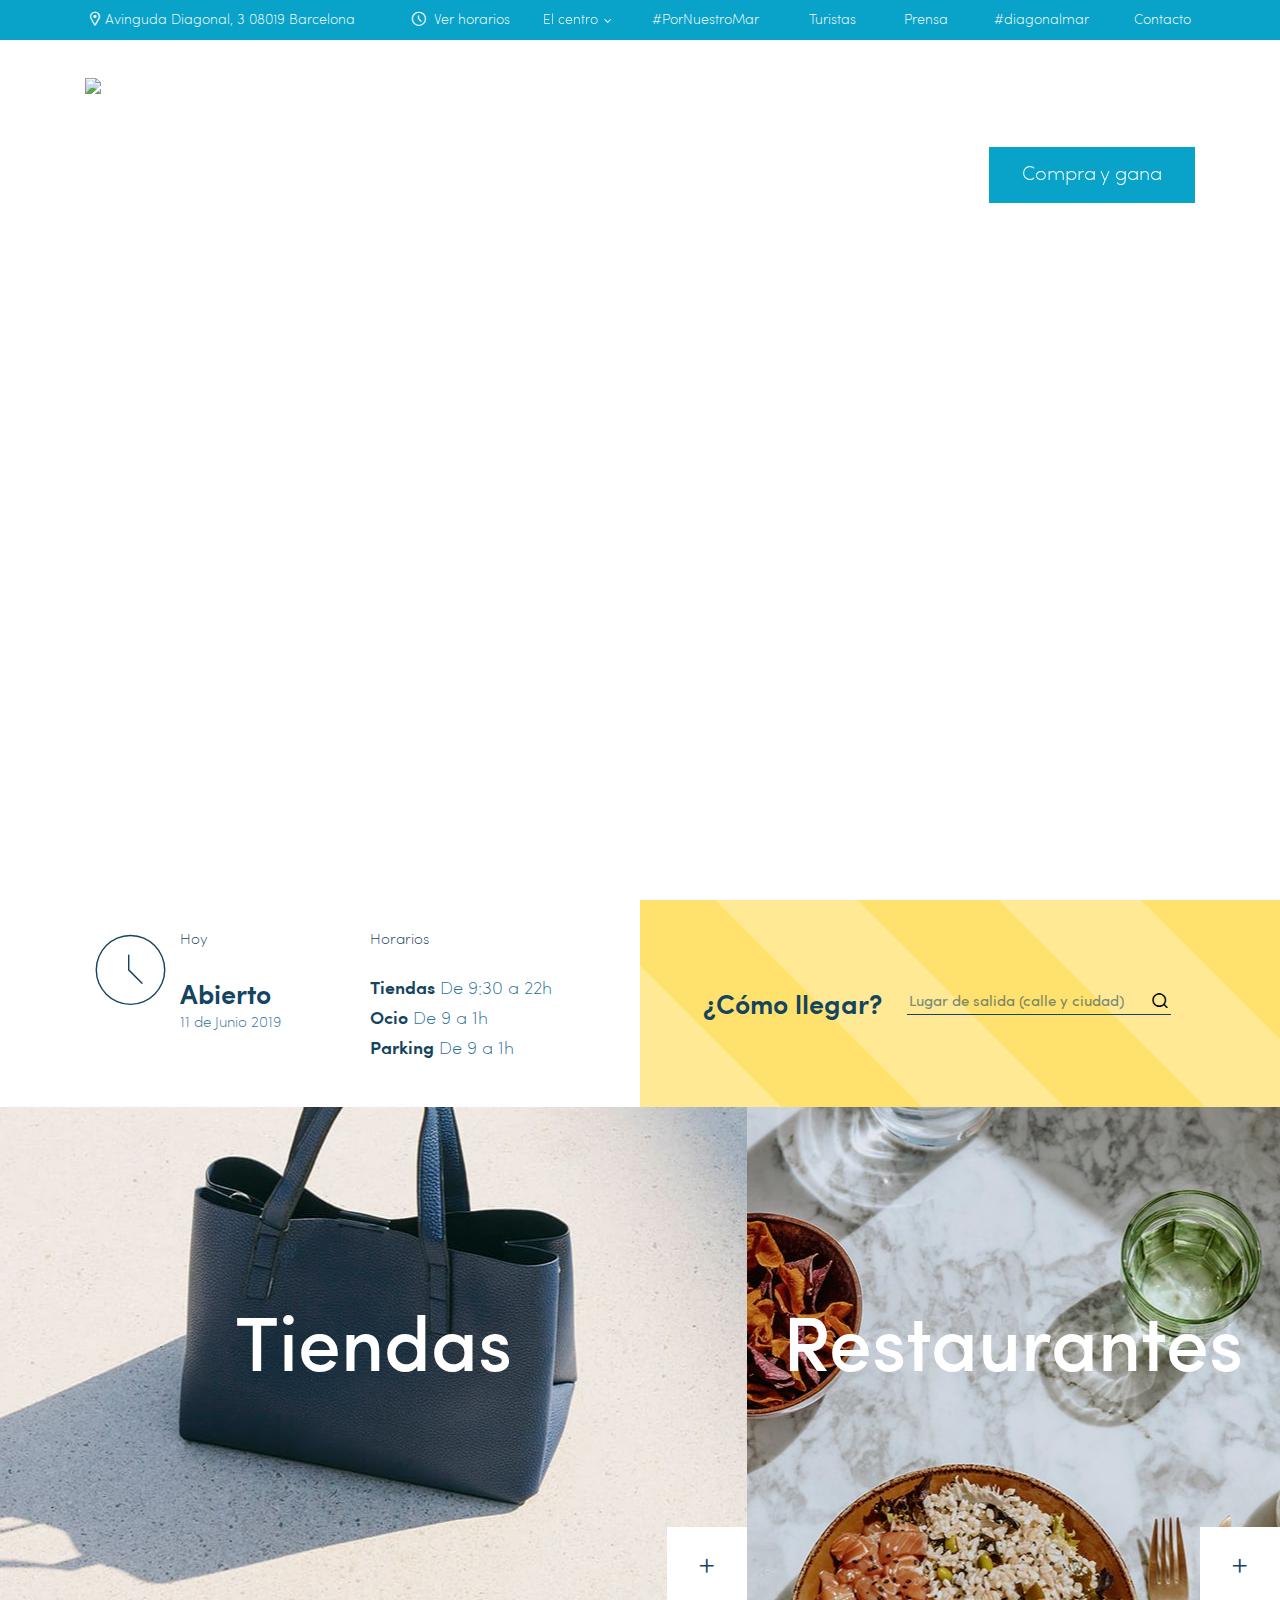
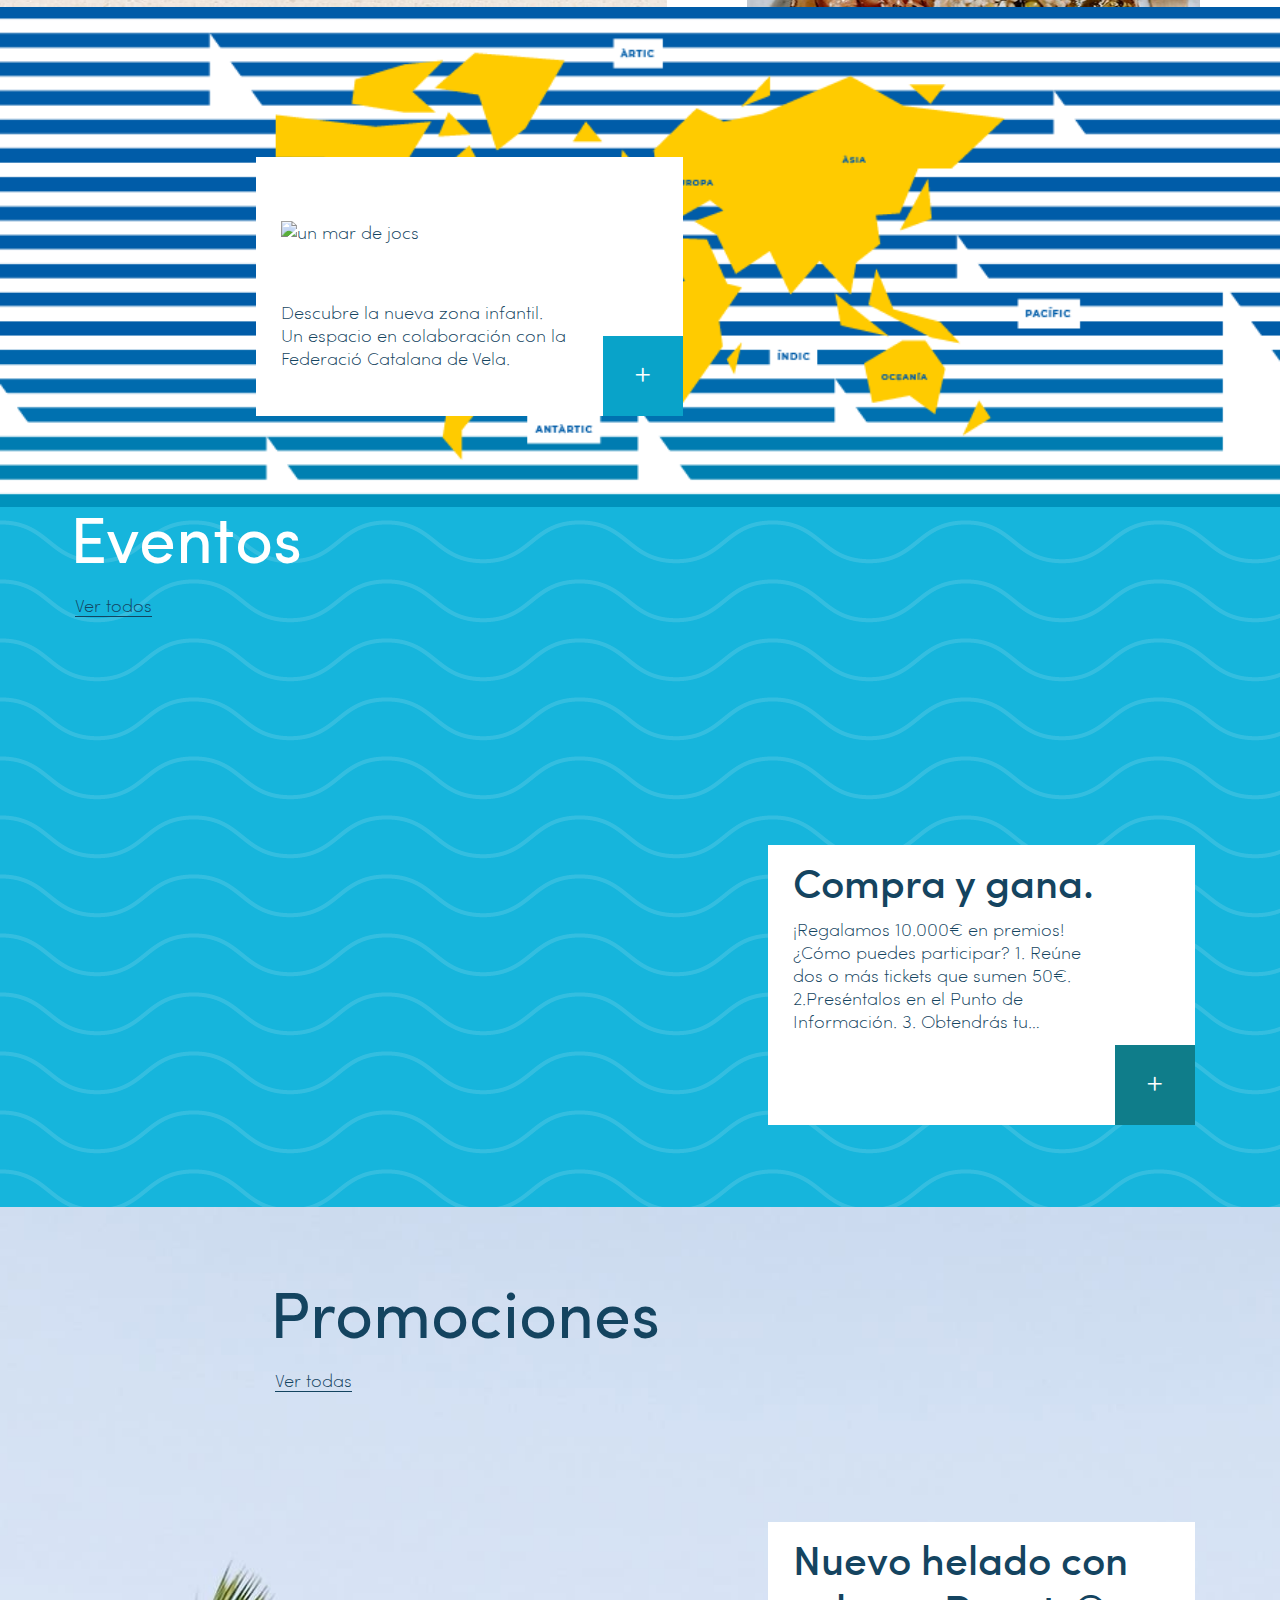
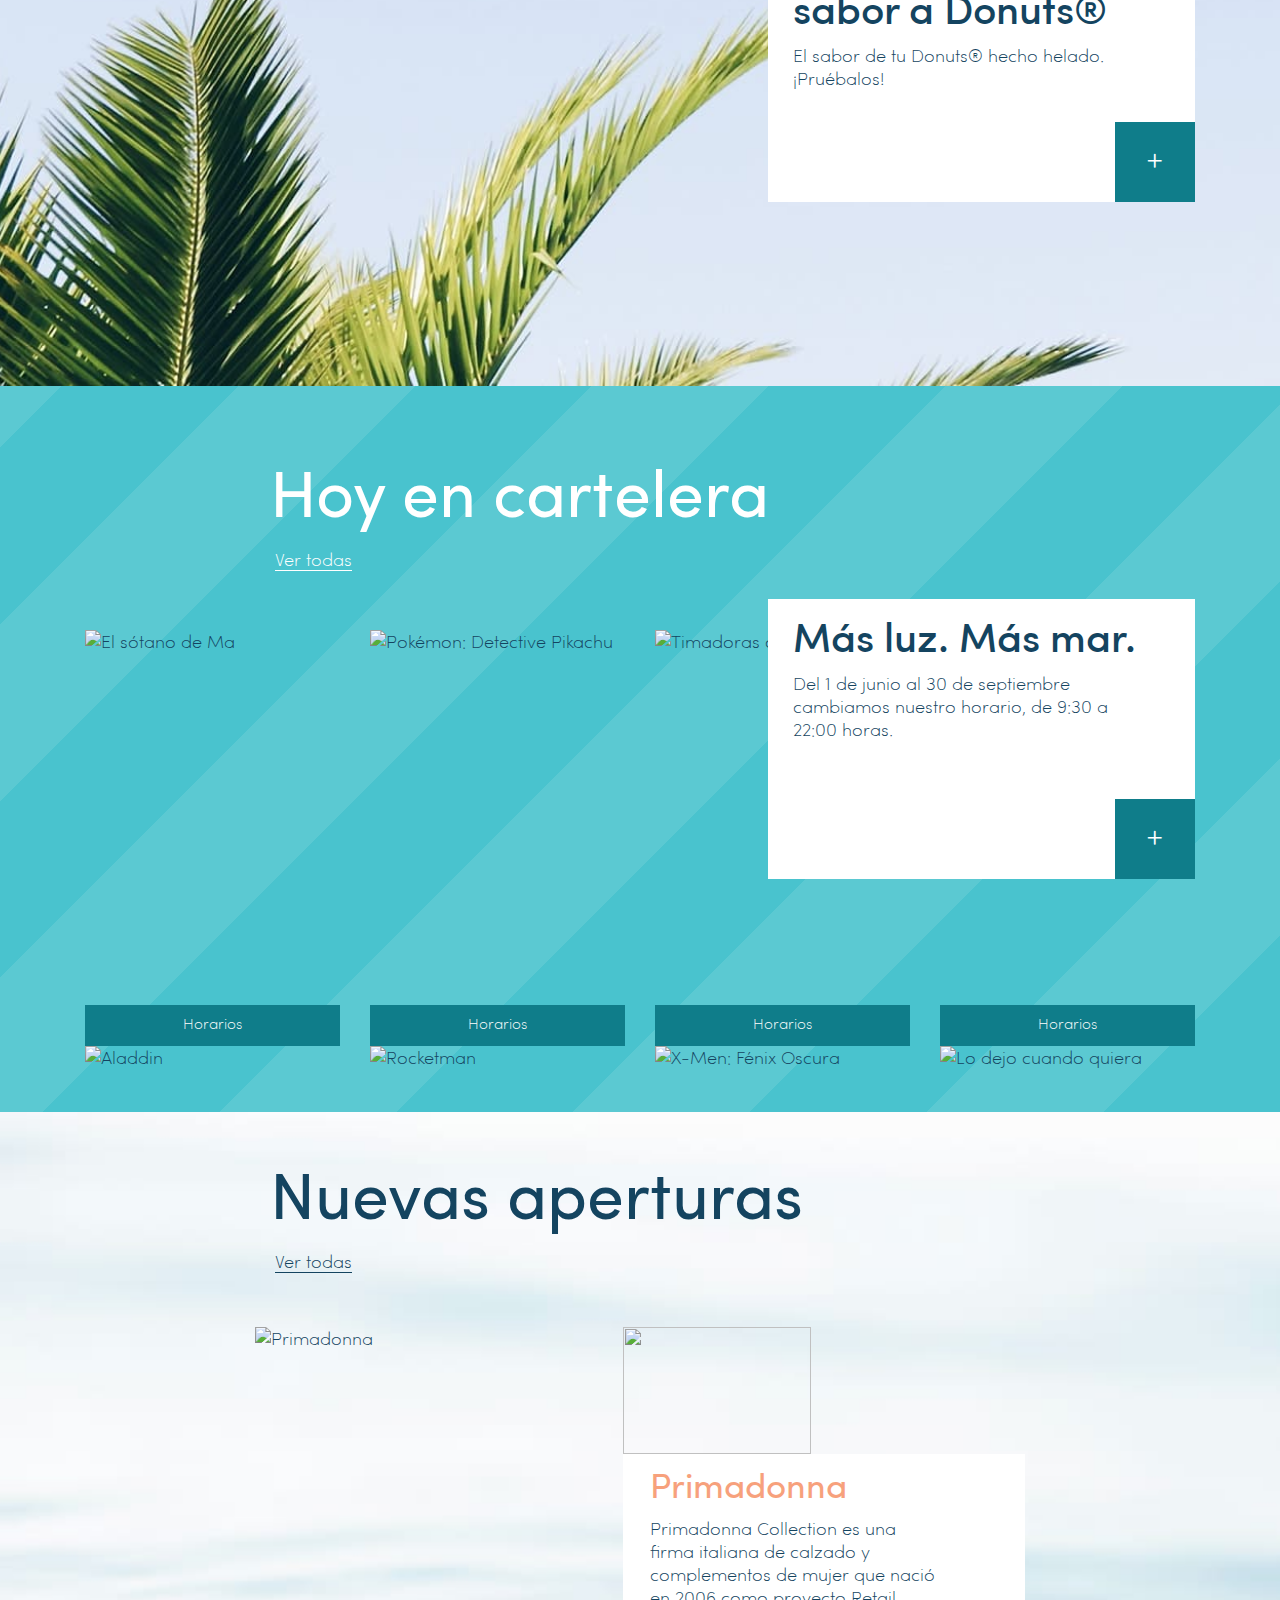
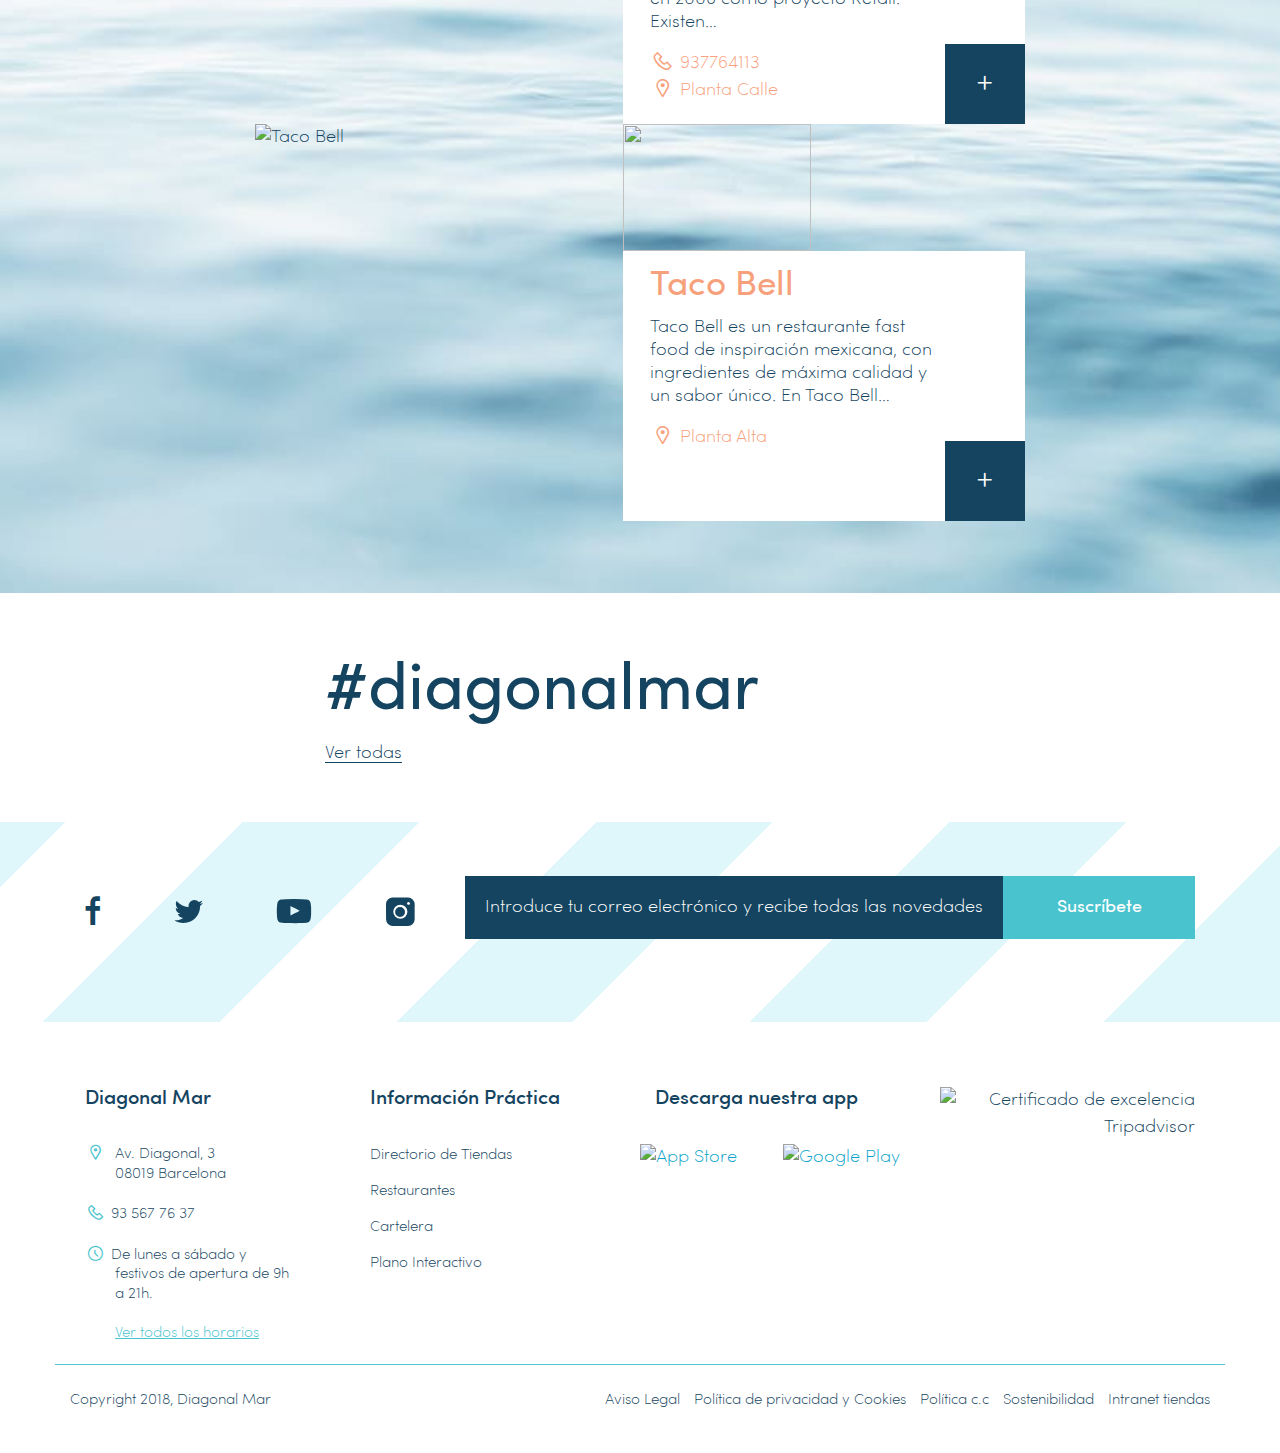
==== commit 8a24be00: "homepage falta margenes y algo de estilos pero done, lookbook alta estilo y setear las stickys, prod" ====
--- a/index.html
+++ b/index.html
@@ -764,14 +764,13 @@
                     </div>
                 </div>
             </section>
-
+            <section>
             <!--start of photoslurp code-->
-            <div class="page-width photoslurp-section  margin-bottom">
-
-                <div class="section-header text-center">
-                    <h2 class="h1">¿Qué es #CLUSE para ti?</h2>
-                    <p>El lookbook definitivo, creado por ti. Encuentra inspiración en cómo combinar tus CLUSE o sirve de inspiración a los demás mostrando tu estilo. ¿Cómo? Simplemente, incluye el hashtag #CLUSE en tus fotos de Instagram. ¡Podremos verla
-                        y quizás sea la elegida para incluirla a continuación!</p>
+            <div class="container-fluid back-aperturas jarallax">
+
+                <div>
+                    <h2 class="widget_heading">#diagonalmar</h2>
+                    <a class="widget_heading_link" href="lookbook.html"> Ver todas </a>
                 </div>
 
 
@@ -783,14 +782,26 @@
 
 
                     <script data-type="photoslurp">
-                        if(!photoSlurpWidgetSettings) { var photoSlurpWidgetSettings = {}; } (function() { photoSlurpWidgetSettings['photoslurpgallery'] = { widgetId: 'home-page-es_es', widgetType: 'gallery', albumId: 274, lang: 'es_es', pageLimit: 12, autoscrollLimit: 1, varyingThumbSizes:
-                        true, strictProducts: false, loadMoreText: 'Load more' }; var script = document.createElement('script'); script.async = true; script.src = '//static.photoslurp.com/widget/v3/widget_loader.js'; var entry = document.getElementsByTagName('script')[0];
+                        if(!photoSlurpWidgetSettings) { 
+                            var photoSlurpWidgetSettings = {}; } (function() { photoSlurpWidgetSettings['photoslurpgallery'] = { 
+                                widgetId: 'home-page-eS', 
+                                widgetType: 'gallery', 
+                                albumId: 1814, 
+                                lang: 'es', 
+                                pageLimit: 9, 
+                                autoscrollLimit: 1, varyingThumbSizes:true,
+                                strictProducts: false, 
+                                loadMoreText: 'Load more' 
+                    }; 
+                        var script = document.createElement('script'); script.async = true; script.src = '//static.photoslurp.com/widget/v3/widget_loader.js'; 
+                        var entry = document.getElementsByTagName('script')[0];
                         entry.parentNode.insertBefore(script, entry); })();
                     </script>
                 </div>
             </div>
 
             <!--end of photoslurp-->
+        </section>
         </div>
         <section id="newsletter">
             <div id="fons-blau-ratlles" class="container-fluid">
--- a/css/1101604483ed284179caf4a075d5e2a9.css
+++ b/css/1101604483ed284179caf4a075d5e2a9.css
@@ -30400,4 +30400,31 @@
 .ui-timepicker-list li.ui-timepicker-disabled:hover,
 .ui-timepicker-list li.ui-timepicker-selected.ui-timepicker-disabled {
     background: #f2f2f2
+}
+
+/* Photoslurp styles */
+
+.widget_heading {
+    font-size: 3.66667em;
+    font-weight: 400;
+    margin-top: 60px;
+    margin-left: 310px;
+}
+
+.widget_heading_link {
+    text-decoration: none;
+    border-bottom: 1px solid;
+    margin-left: 310px;
+    color: #144460;
+    margin-bottom: 55px;
+    transition: all .2s linear;
+}
+
+.widget_heading_link:hover {
+    text-decoration: none;
+    color: #09a3c9;
+}
+
+.ps-container-home {
+    margin: 55px 0; 
 }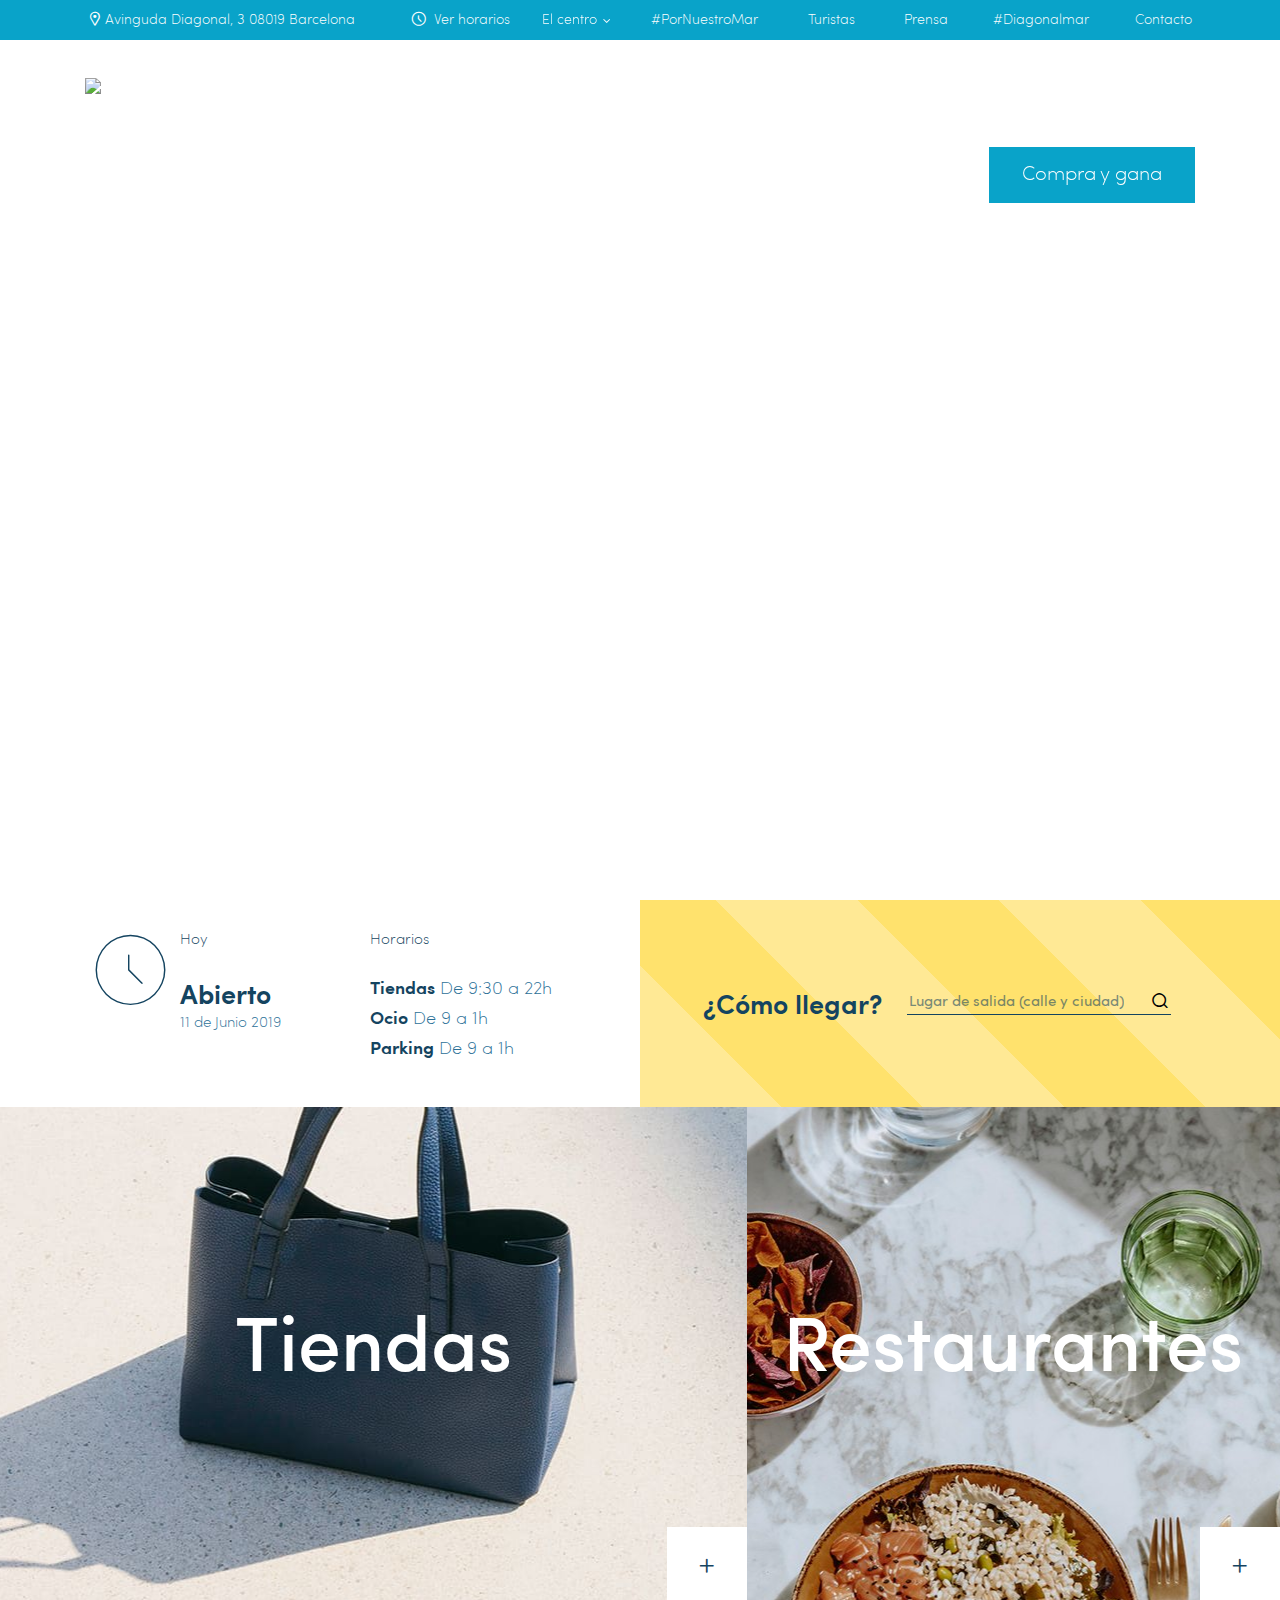
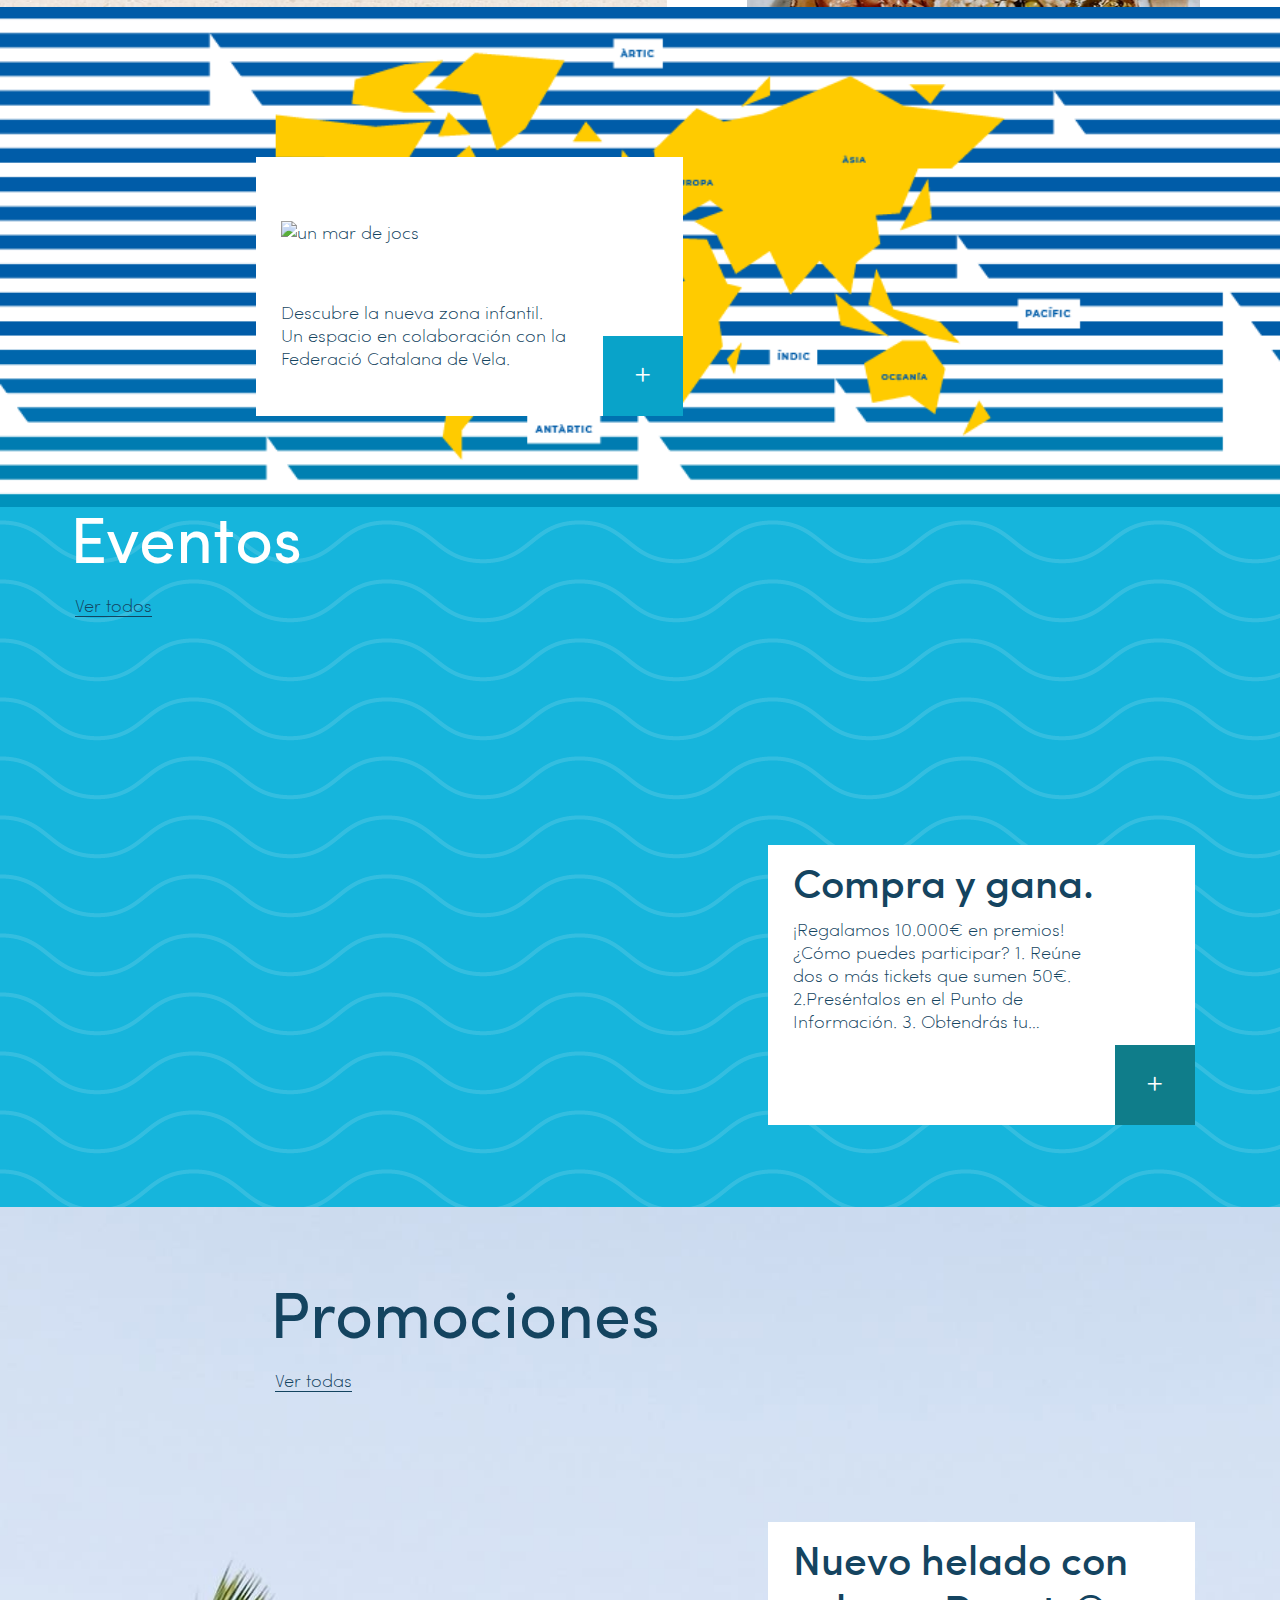
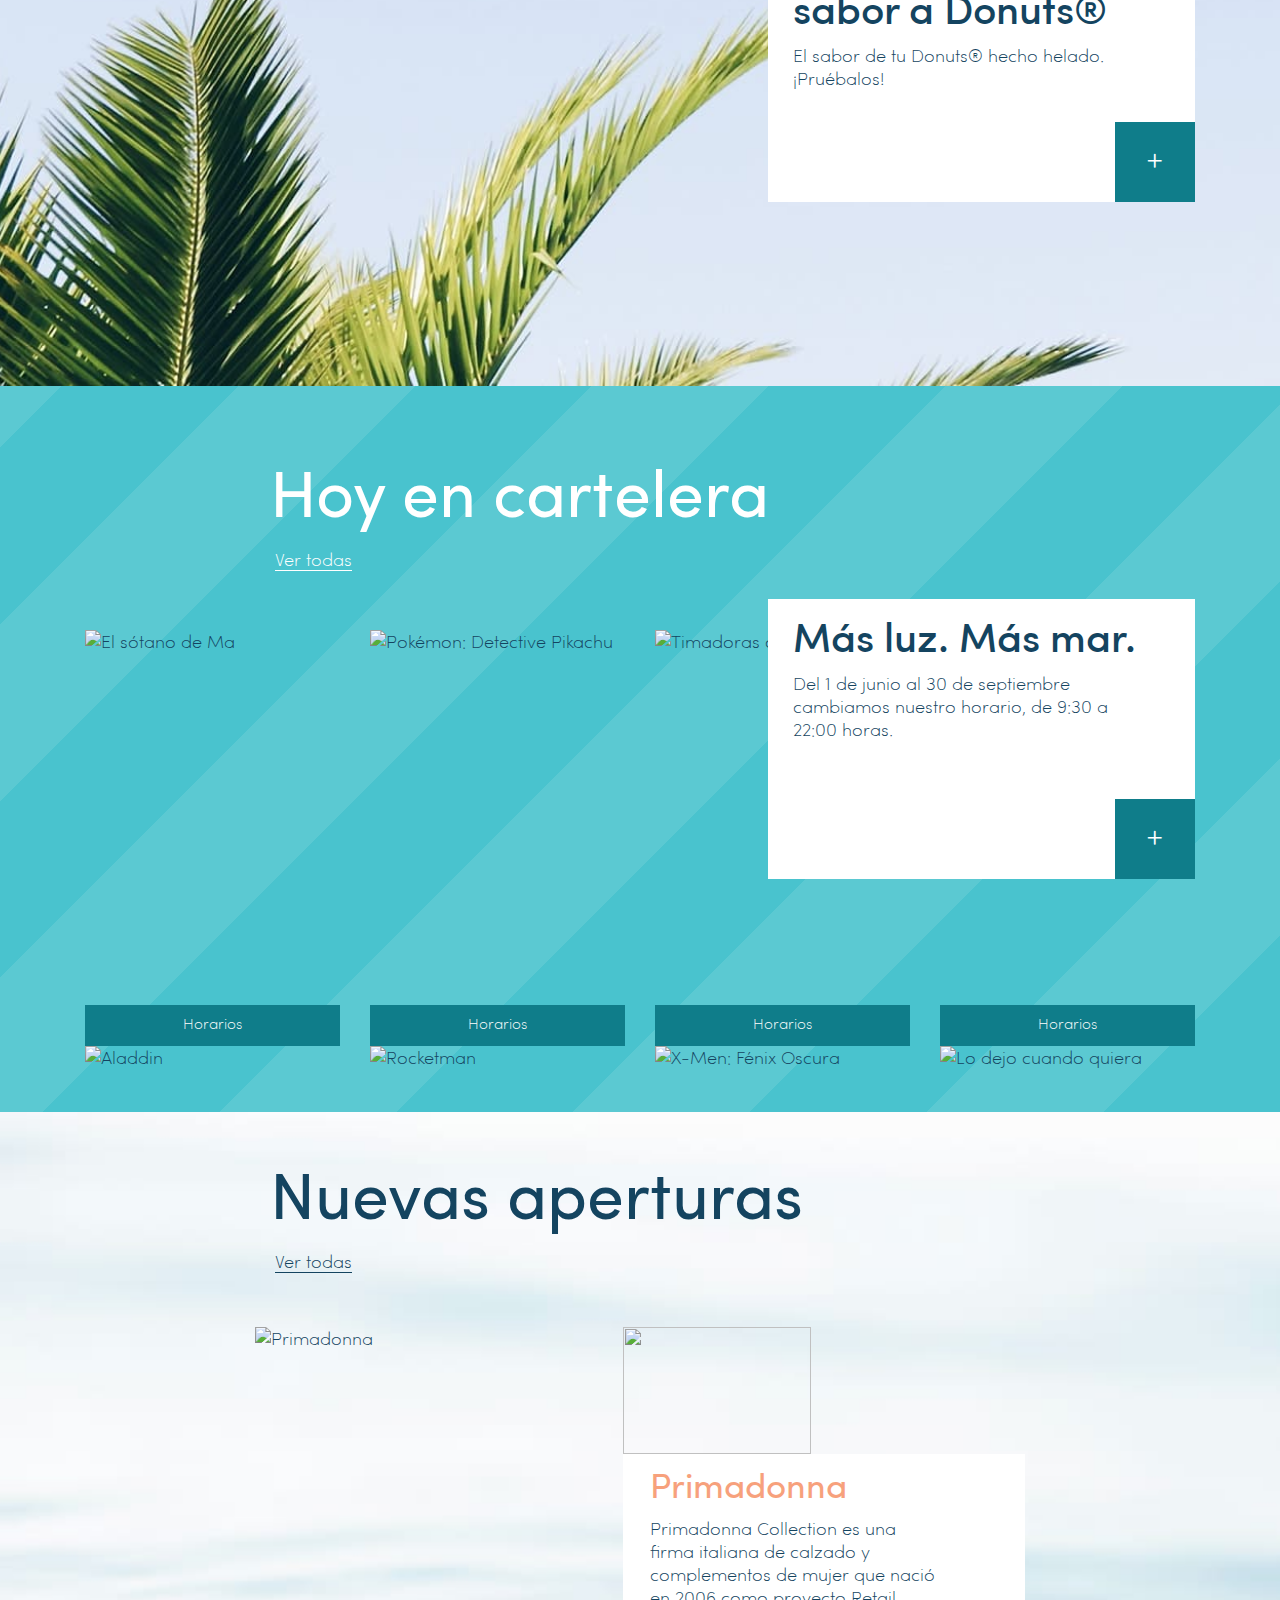
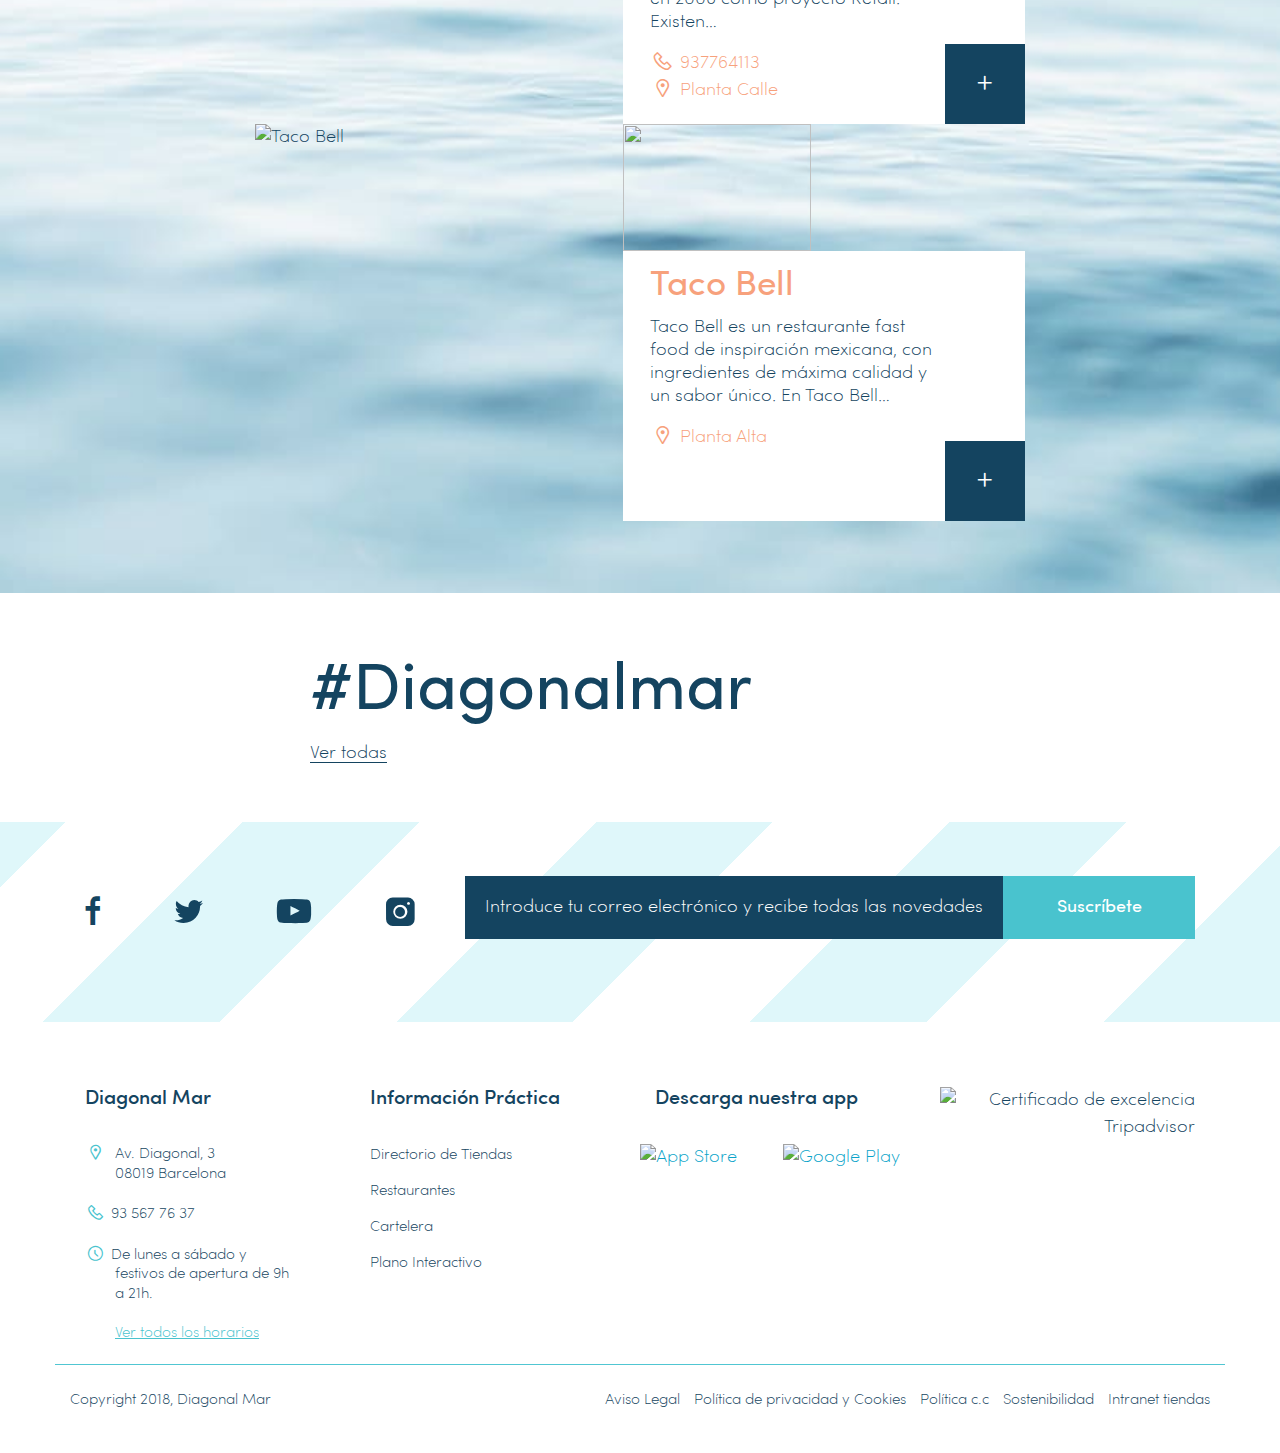
==== commit d0156352: "more changes, capitalizing the first letter for hashtag #Diagonalmar. home: CTA text changed. Lookbo" ====
--- a/index.html
+++ b/index.html
@@ -208,7 +208,7 @@
                             <li id="menu-item-58323" class="nav-item menu-item menu-item-type-post_type menu-item-object-page menu-item-58323"><a title="#PorNuestroMar" href="https://www.diagonalmarcentre.es/rsc/" data-value="#PorNuestroMar" class="nav-link">#PorNuestroMar</a></li>
                             <li id="menu-item-58286" class="nav-item menu-item menu-item-type-post_type menu-item-object-page menu-item-58286"><a title="Turistas" href="https://www.diagonalmarcentre.es/turistas-info/" data-value="Turistas" class="nav-link">Turistas</a></li>
                             <li id="menu-item-41524" class="nav-item menu-item menu-item-type-post_type menu-item-object-page menu-item-41524"><a title="Prensa" href="https://www.diagonalmarcentre.es/notas-de-prensa/" data-value="Prensa" class="nav-link">Prensa</a></li>
-                            <li id="menu-item-41522" class="nav-item menu-item menu-item-type-post_type menu-item-object-page menu-item-41522"><a title="Contacto" href="lookbook.html" data-value="Contacto" class="nav-link">#diagonalmar</a></li>
+                            <li id="menu-item-41522" class="nav-item menu-item menu-item-type-post_type menu-item-object-page menu-item-41522"><a title="Contacto" href="lookbook.html" data-value="Contacto" class="nav-link">#Diagonalmar</a></li>
                             <li id="menu-item-41522" class="nav-item menu-item menu-item-type-post_type menu-item-object-page menu-item-41522"><a title="Contacto" href="https://www.diagonalmarcentre.es/contacto/" data-value="Contacto" class="nav-link">Contacto</a></li>
                         </ul>
                     </div>
@@ -766,10 +766,10 @@
             </section>
             <section>
             <!--start of photoslurp code-->
-            <div class="container-fluid back-aperturas jarallax">
+            <div class="widget-container">
 
                 <div>
-                    <h2 class="widget_heading">#diagonalmar</h2>
+                    <h2 class="widget_heading">#Diagonalmar</h2>
                     <a class="widget_heading_link" href="lookbook.html"> Ver todas </a>
                 </div>
 
--- a/css/1101604483ed284179caf4a075d5e2a9.css
+++ b/css/1101604483ed284179caf4a075d5e2a9.css
@@ -30404,6 +30404,10 @@
 
 /* Photoslurp styles */
 
+.widget-container {
+    background-image:  
+}
+
 .widget_heading {
     font-size: 3.66667em;
     font-weight: 400;
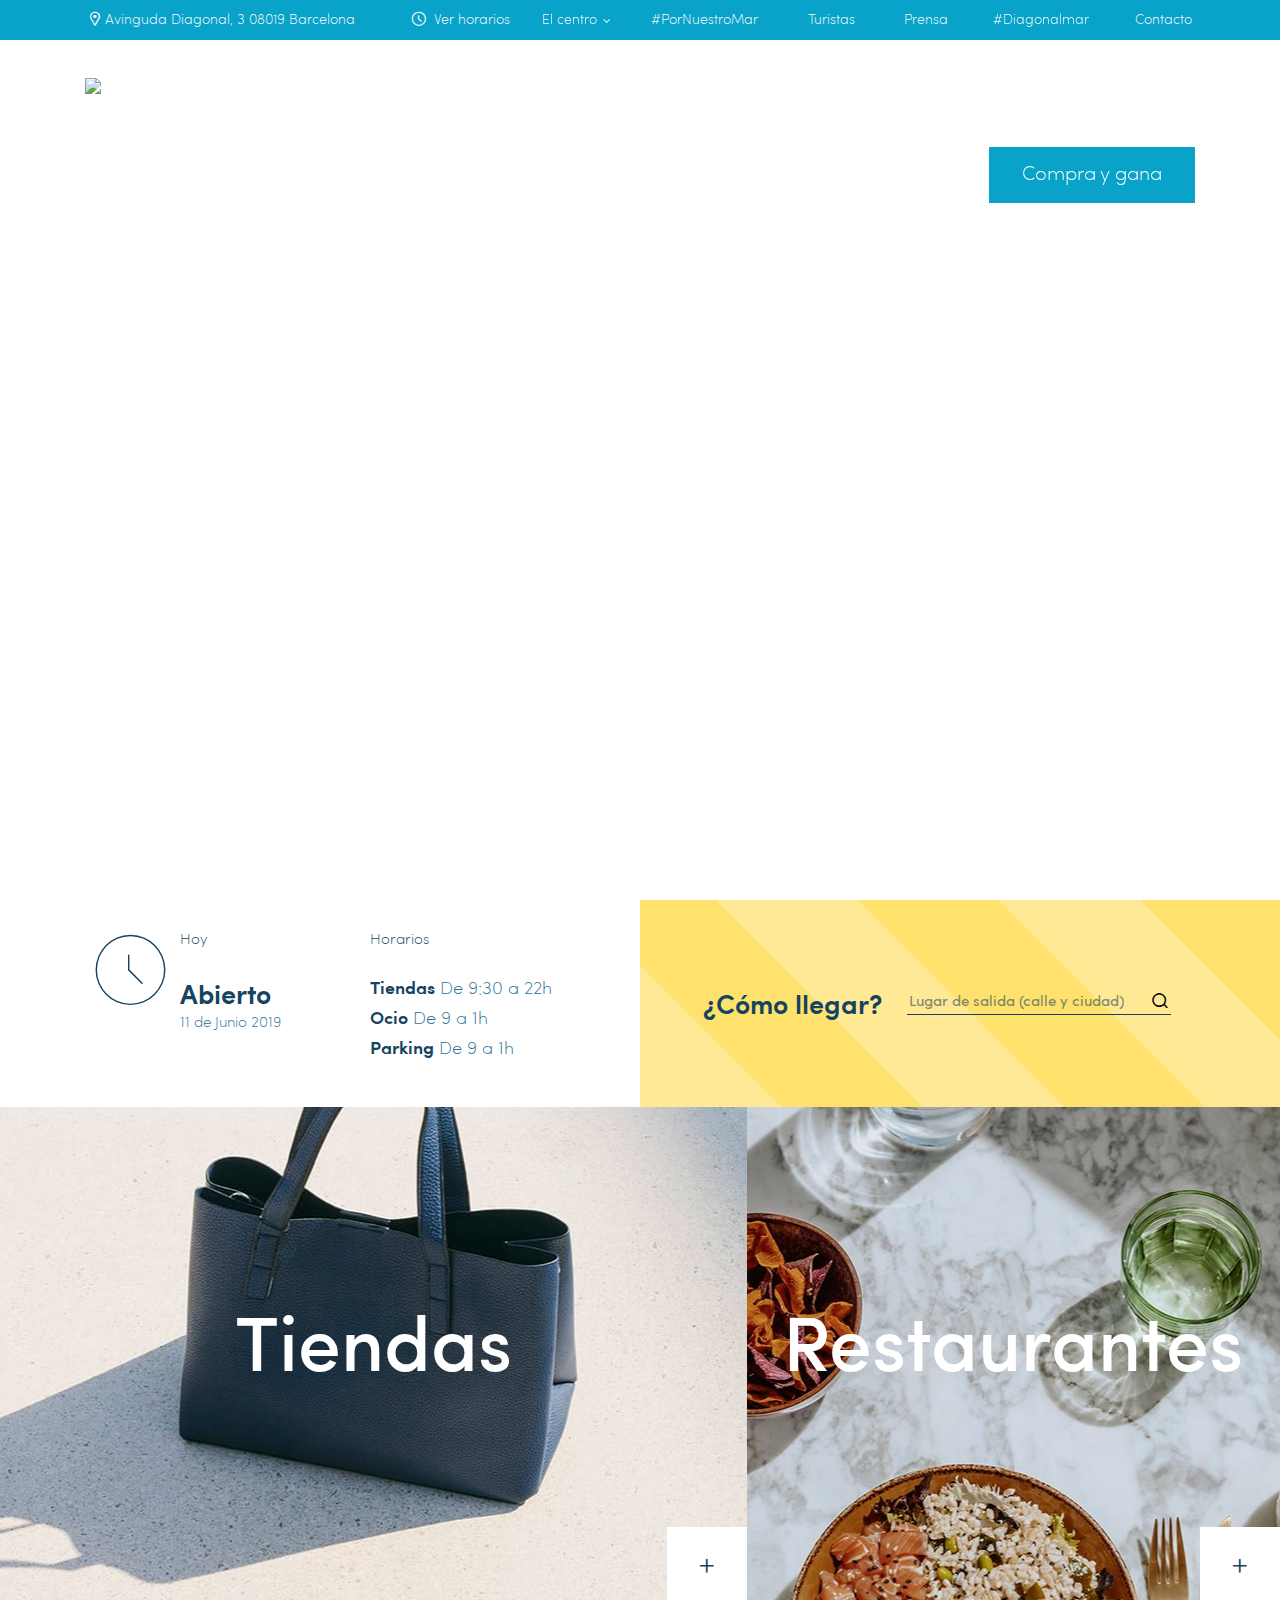
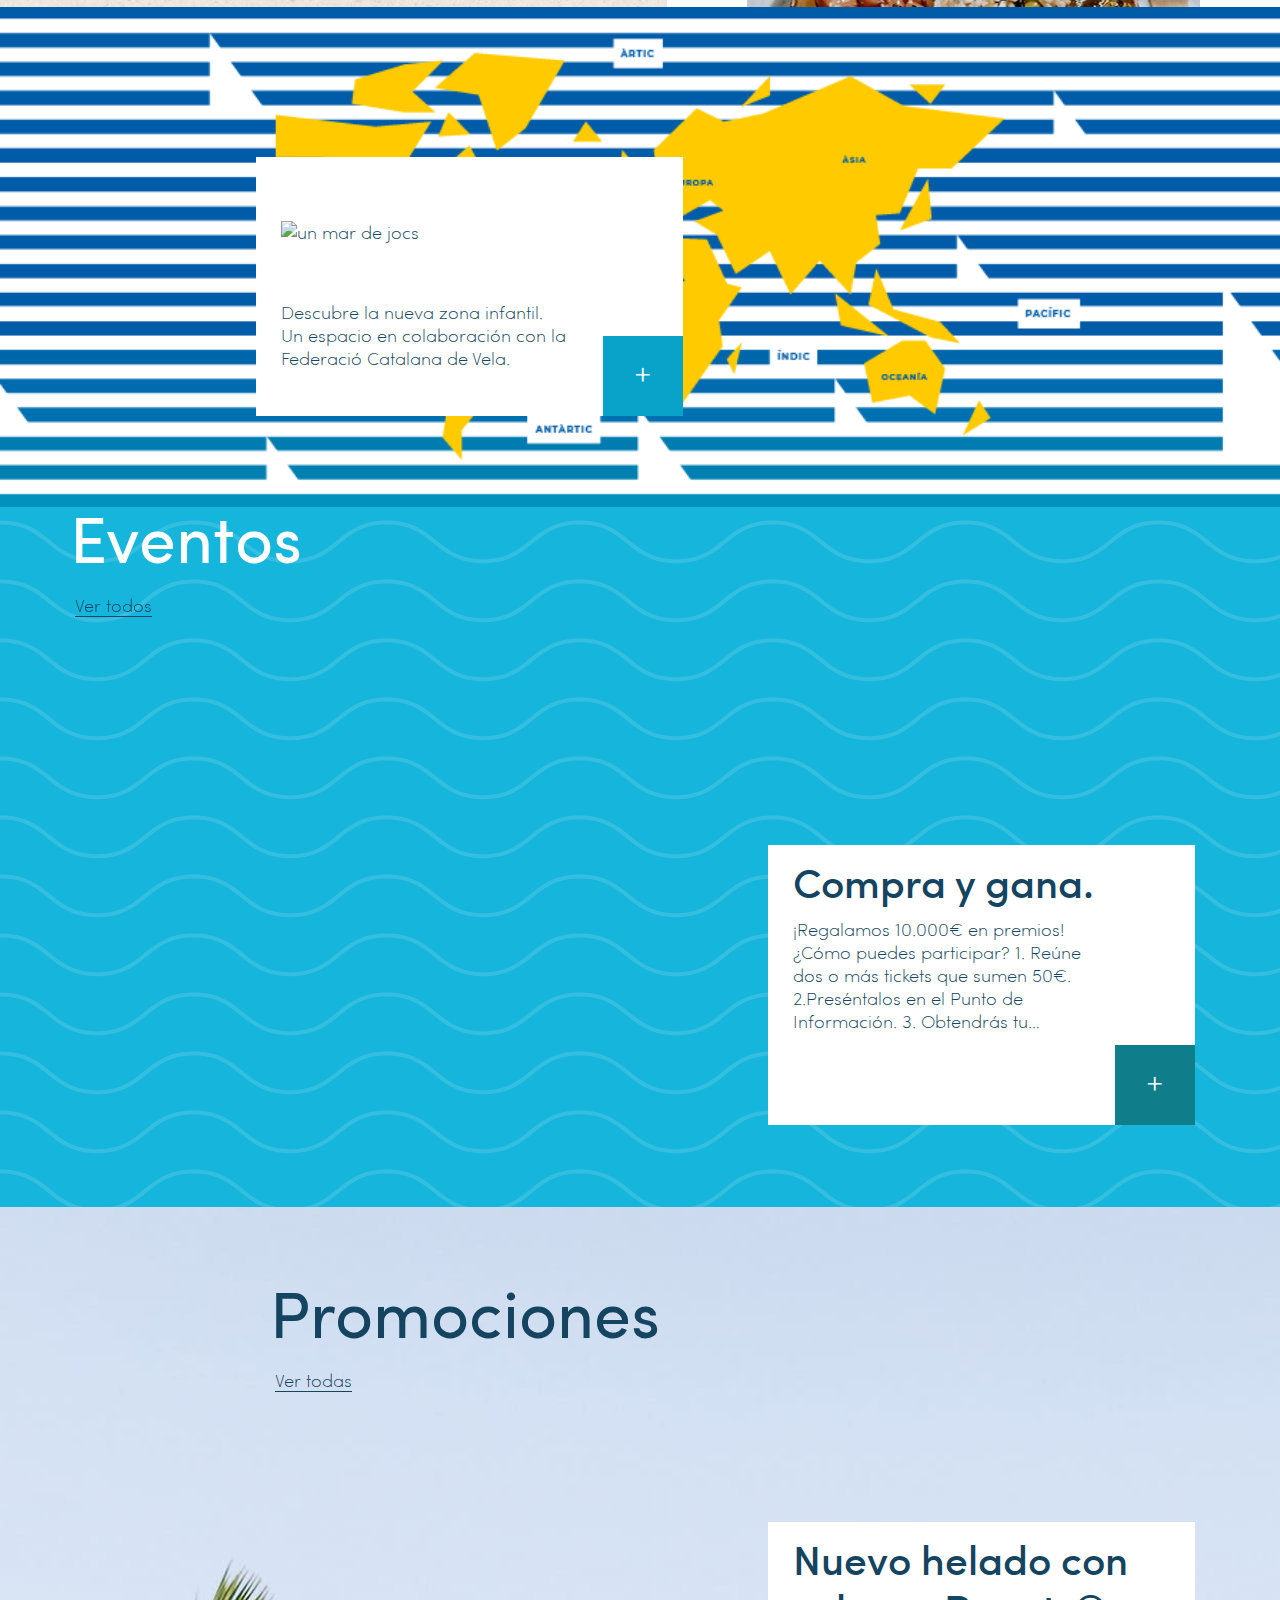
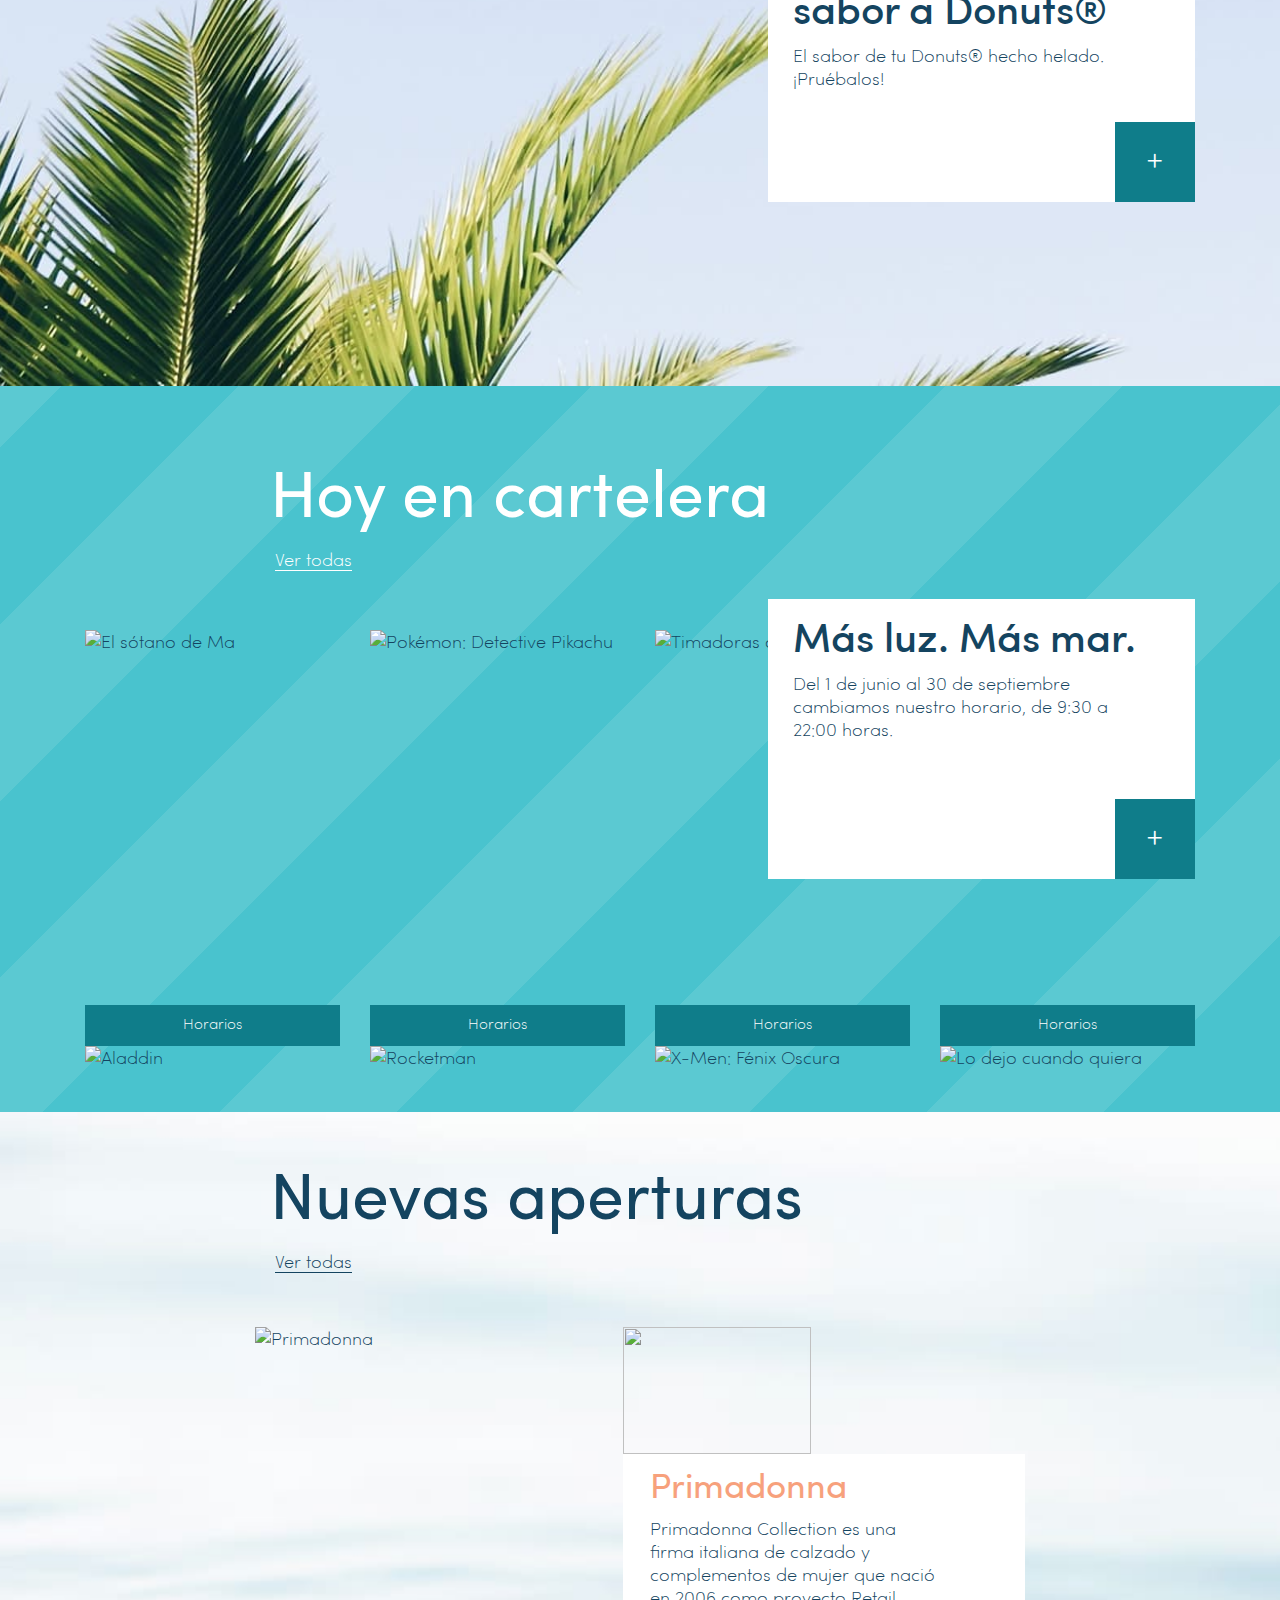
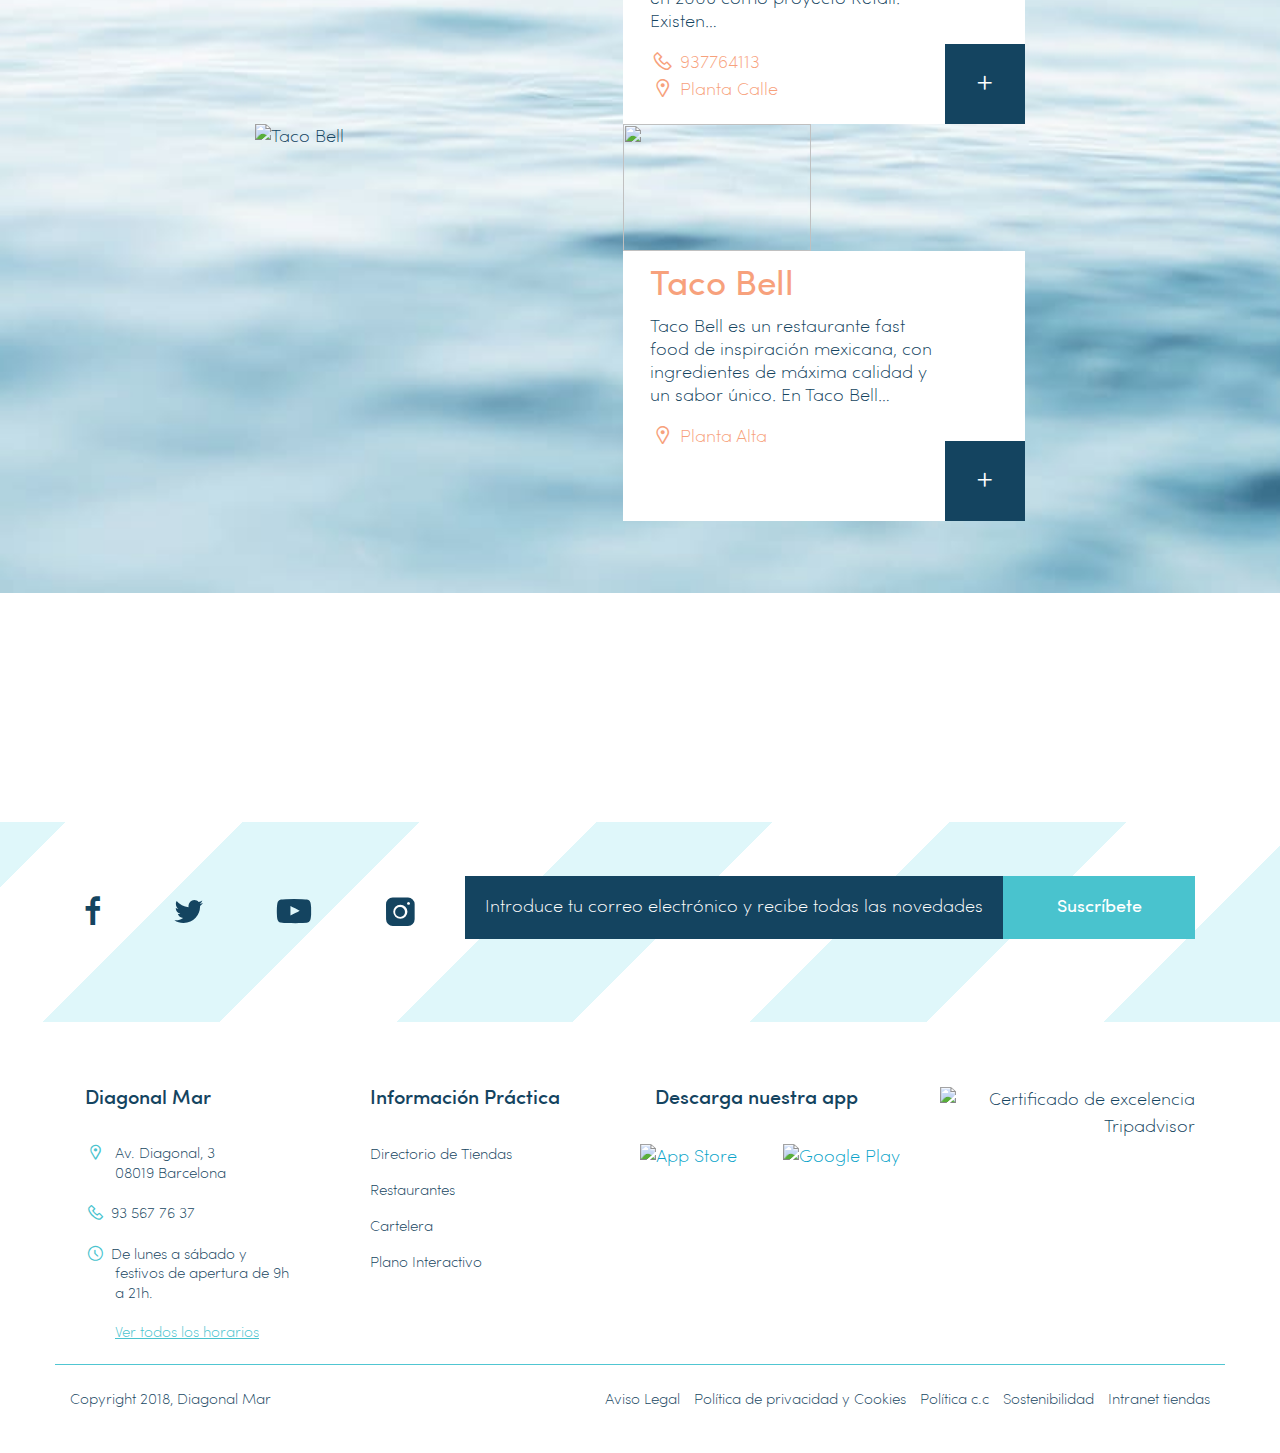
==== commit 1ca14008: "animations onboarded" ====
--- a/index.html
+++ b/index.html
@@ -174,7 +174,9 @@
                 console.log("Failure at Presize of Slider:" + d)
             }
         };
-    </script> <noscript><style id="rocket-lazyload-nojs-css">.rll-youtube-player,[data-lazy-src]{display:none!important}</style></noscript></head>
+    </script> <noscript><style id="rocket-lazyload-nojs-css">.rll-youtube-player,[data-lazy-src]{display:none!important}</style></noscript>
+<link rel="stylesheet" href="https://unpkg.com/aos@next/dist/aos.css" />
+</head>
 
 <body class="home page-template page-template-page-templates page-template-home page-template-page-templateshome-php page page-id-31">
     <div id="page" class="site">
@@ -208,7 +210,7 @@
                             <li id="menu-item-58323" class="nav-item menu-item menu-item-type-post_type menu-item-object-page menu-item-58323"><a title="#PorNuestroMar" href="https://www.diagonalmarcentre.es/rsc/" data-value="#PorNuestroMar" class="nav-link">#PorNuestroMar</a></li>
                             <li id="menu-item-58286" class="nav-item menu-item menu-item-type-post_type menu-item-object-page menu-item-58286"><a title="Turistas" href="https://www.diagonalmarcentre.es/turistas-info/" data-value="Turistas" class="nav-link">Turistas</a></li>
                             <li id="menu-item-41524" class="nav-item menu-item menu-item-type-post_type menu-item-object-page menu-item-41524"><a title="Prensa" href="https://www.diagonalmarcentre.es/notas-de-prensa/" data-value="Prensa" class="nav-link">Prensa</a></li>
-                            <li id="menu-item-41522" class="nav-item menu-item menu-item-type-post_type menu-item-object-page menu-item-41522"><a title="Contacto" href="lookbook.html" data-value="Contacto" class="nav-link">#Diagonalmar</a></li>
+                            <li id="menu-item-41522" class="nav-item menu-item menu-item-type-post_type menu-item-object-page menu-item-41522"><a title="Contacto" href="lookbook.html" data-value="Contacto" class="nav-link" data-aos="flip-left">#Diagonalmar</a></li>
                             <li id="menu-item-41522" class="nav-item menu-item menu-item-type-post_type menu-item-object-page menu-item-41522"><a title="Contacto" href="https://www.diagonalmarcentre.es/contacto/" data-value="Contacto" class="nav-link">Contacto</a></li>
                         </ul>
                     </div>
@@ -768,7 +770,7 @@
             <!--start of photoslurp code-->
             <div class="widget-container">
 
-                <div>
+                <div data-aos="flip-left" data-aos-delay="50" data-aos-duration="4000">
                     <h2 class="widget_heading">#Diagonalmar</h2>
                     <a class="widget_heading_link" href="lookbook.html"> Ver todas </a>
                 </div>
@@ -777,7 +779,7 @@
 
 
 
-                <div id="photoslurpgallery" class="ps-container ps-container-home">
+                <div id="photoslurpgallery" class="ps-container ps-container-home" data-aos="fade-in">
 
 
 
@@ -1079,6 +1081,10 @@
 
         gtag('config', 'UA-18633652-8');
     </script>
+     <script src="https://unpkg.com/aos@next/dist/aos.js"></script>
+  <script>
+    AOS.init();
+  </script>
 </body>
 
 </html>
